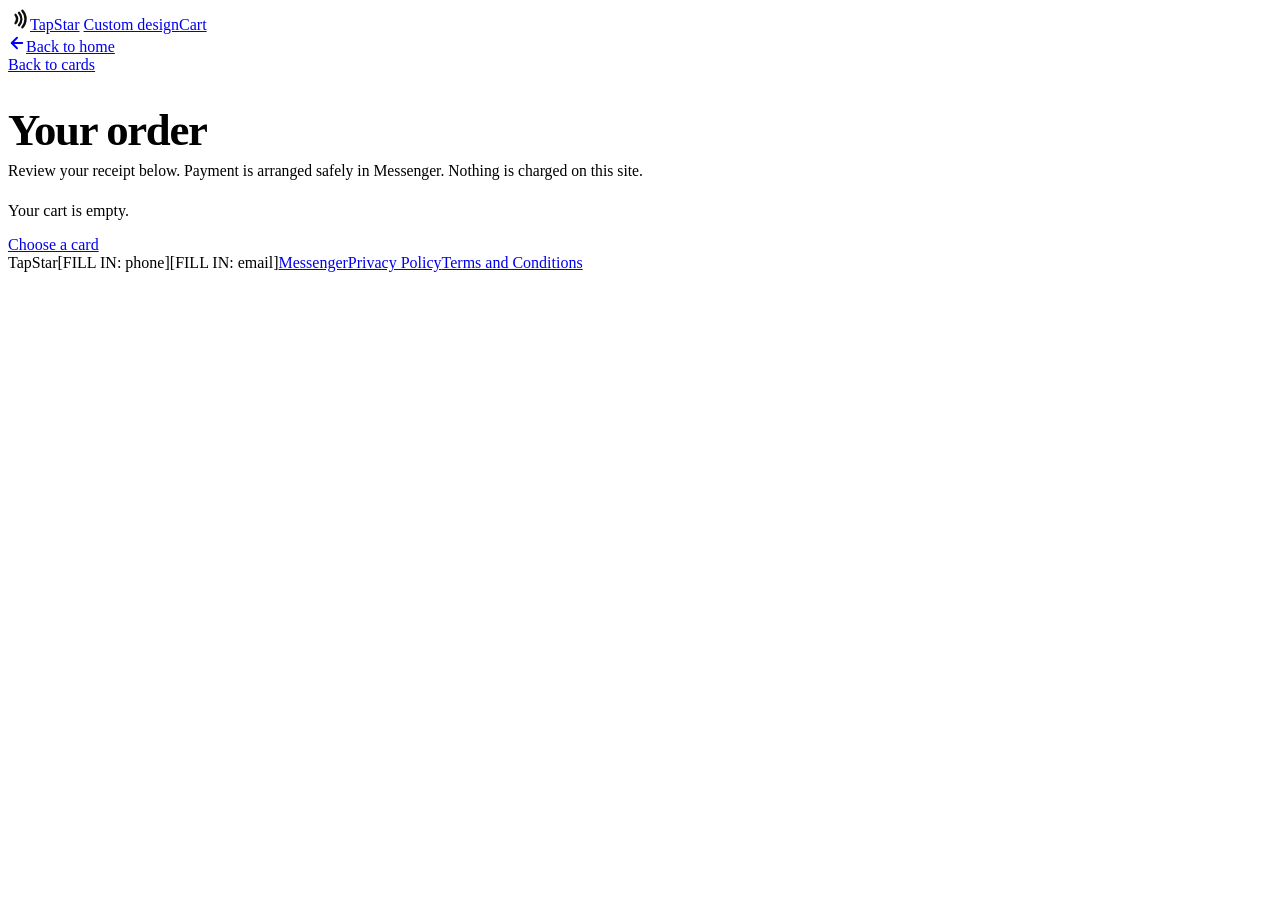
==== checkout.html @ 739f304b "Add files via upload" ====
<!DOCTYPE html>
<html lang="en">
<head>
<meta charset="UTF-8">
<meta name="viewport" content="width=device-width, initial-scale=1">
<title>Your order | TapStar</title>
<link rel="icon" href="favicon.svg" type="image/svg+xml">
<link href="https://fonts.googleapis.com/css2?family=Schibsted+Grotesk:wght@400;600;800&display=swap" rel="stylesheet">
<link rel="stylesheet" href="style.css">
<style>
.ck h1{font-weight:800;font-size:clamp(2rem,6vw,2.8rem);letter-spacing:-.03em;margin-bottom:6px}
.ck .sub{color:var(--mut);margin:0 0 22px;font-size:.98rem}
.ck-h{font-size:1.25rem;margin-bottom:8px;color:#0B1F4B;letter-spacing:-.02em}
.receipt{position:relative;background:#fff;border:1px solid var(--line);border-radius:14px;padding:26px 20px 18px;max-width:460px;margin:0 auto;box-shadow:0 18px 40px -24px rgba(11,31,75,.35);overflow:hidden}
.receipt:before{content:"";position:absolute;top:0;left:0;right:0;height:6px;background:linear-gradient(90deg,#0B1F4B,#1f3dff)}
.r-shot{display:flex;align-items:center;justify-content:center;gap:8px;background:#E8EEFF;border:1px solid #cdd8ff;color:#0B1F4B;border-radius:8px;padding:8px 10px;font-weight:800;font-size:.76rem;letter-spacing:.14em;text-transform:uppercase;margin-bottom:14px}
.r-head{text-align:center;margin-bottom:6px}
.r-logo{display:inline-flex;align-items:center;gap:8px;font-weight:800;font-size:1.3rem;letter-spacing:-.02em;color:#0B1F4B}
.r-head p{color:var(--mut);font-size:.84rem;margin-top:2px}
.r-pill{display:inline-block;background:#fff7e6;color:#9a6b00;border:1px solid #f0dfb0;border-radius:999px;padding:3px 12px;font-weight:700;font-size:.7rem;letter-spacing:.06em;text-transform:uppercase;margin-top:8px}
.r-meta{display:flex;justify-content:space-between;gap:10px;flex-wrap:wrap;margin:14px 0 2px;color:var(--mut);font-size:.8rem}
.r-meta b{display:block;color:var(--ink);font-size:.92rem;margin-top:2px;font-variant-numeric:tabular-nums}
.r-meta .r{text-align:right}
.r-div{border-top:1.5px dashed var(--line);margin:12px 0}
.ri{display:grid;grid-template-columns:auto 1fr auto;gap:10px;padding:6px 0;align-items:baseline}
.ri-q{color:#0B1F4B;font-weight:800;font-size:.85rem}
.ri-n{font-weight:600;font-size:.95rem}
.ri-n em{display:block;font-style:normal;color:var(--mut);font-size:.78rem;font-weight:400;margin-top:1px}
.ri b{font-weight:700;font-variant-numeric:tabular-nums}
.rt{display:flex;justify-content:space-between;gap:12px;padding:3px 0;color:var(--mut);font-size:.93rem}
.rt b{color:var(--ink);font-weight:600;font-variant-numeric:tabular-nums}
.rt.g{color:#0f9d58}
.rt.g b{color:#0f9d58;font-weight:700}
.rt .free{color:#0f9d58;font-weight:700}
.rt-band{margin-top:10px;background:#0B1F4B;color:#fff;border-radius:10px;padding:12px 14px;display:flex;justify-content:space-between;align-items:center;gap:12px}
.rt-band span{font-weight:800;font-size:.9rem;letter-spacing:.06em;text-transform:uppercase}
.rt-band b{font-weight:800;font-size:1.45rem;letter-spacing:-.02em;font-variant-numeric:tabular-nums}
.r-trust{display:flex;flex-wrap:wrap;gap:6px 14px;justify-content:center;margin:14px 0 4px;color:var(--mut);font-size:.78rem}
.r-trust span{display:inline-flex;align-items:center;gap:5px}
.r-trust i{font-style:normal;color:#0f9d58;font-weight:800}
.r-foot{margin-top:10px;text-align:center;color:var(--mut);font-size:.74rem;line-height:1.5}
.dl{margin:14px auto 0;max-width:460px;border:1px solid var(--line);border-radius:12px;padding:16px;background:#fff}
.dl .t{display:block;font-weight:800;font-size:.9rem;letter-spacing:.06em;text-transform:uppercase;color:#0B1F4B;margin-bottom:10px}
.dlrow{display:grid;gap:10px;grid-template-columns:1fr 1fr}
.dlbtn{display:flex;flex-direction:column;align-items:center;gap:6px;padding:14px 10px;border-radius:10px;border:1.5px solid var(--line);background:#fff;cursor:pointer;font:700 .95rem 'Schibsted Grotesk',sans-serif;color:var(--ink);transition:border-color .2s,background .2s}
.dlbtn small{font-weight:500;color:var(--mut);font-size:.76rem;text-align:center;line-height:1.3}
.dlbtn:hover{border-color:#0B1F4B;background:var(--soft)}
.dlnote{color:var(--mut);font-size:.8rem;margin:10px 0 0;line-height:1.45}
.howto{margin:14px auto 0;max-width:460px;background:#fff;border:1px solid var(--line);border-radius:12px;padding:18px 16px}
.howto .t{display:block;color:#0B1F4B;font-weight:800;font-size:.92rem;letter-spacing:.08em;text-transform:uppercase;margin-bottom:12px}
.howto ol{list-style:none;margin:0;padding:0;display:grid;gap:12px}
.howto li{display:flex;gap:10px;align-items:flex-start;font-size:.92rem}
.howto .n{flex:none;width:24px;height:24px;border-radius:50%;background:#0B1F4B;color:#fff;font-weight:800;font-size:.75rem;display:flex;align-items:center;justify-content:center;margin-top:1px}
.howto li b{display:block;font-size:.98rem}
.howto li p{margin:2px 0 0;color:var(--mut);font-size:.9rem;line-height:1.45}
.howto .warn{margin:12px 0 0;color:var(--mut);font-size:.8rem}
.msgr{display:flex;align-items:center;justify-content:center;gap:10px;width:100%;max-width:460px;margin:14px auto 0;background:#0B1F4B;color:#fff;border:0;border-radius:10px;padding:16px 20px;font:800 1.02rem 'Schibsted Grotesk',sans-serif;letter-spacing:.04em;text-decoration:none;box-shadow:0 12px 26px -14px rgba(11,31,75,.55);transition:background .2s,transform .2s}
.msgr:hover{background:#122b66}
.msgr:active{transform:translateY(1px)}
.msgr svg{flex:none}
.msgr-note{color:var(--mut);font-size:.85rem;text-align:center;margin:8px 0 0}
@media(max-width:420px){.dlrow{grid-template-columns:1fr}.receipt{padding:22px 14px 14px}.rt-band b{font-size:1.3rem}}
</style>
</head>
<body>

<div class="w">
  <nav>
    <a class="logo" href="index.html"><svg width="22" height="22" viewBox="0 0 64 64" fill="none" stroke="#0e0e0e" stroke-width="7" stroke-linecap="round" aria-hidden="true"><path d="M22 20c6 8 6 16 0 24"/><path d="M32 14c9 11 9 25 0 36"/><path d="M42 8c12 14 12 34 0 48"/></svg>TapStar</a>
    <span class="nr"><a class="o" href="customize.html">Custom design</a><a class="o" href="checkout.html">Cart</a></span>
  </nav>
</div>
<a class="homebar" href="index.html"><svg width="18" height="18" viewBox="0 0 24 24" fill="none" stroke="currentColor" stroke-width="2.5" stroke-linecap="round" stroke-linejoin="round" aria-hidden="true"><path d="M19 12H5"/><path d="M12 19l-7-7 7-7"/></svg>Back to home</a>
<main class="w ck">
  <a class="back" href="index.html#cards">Back to cards</a>
  <h1>Your order</h1>
  <p class="sub">Review your receipt below. Payment is arranged safely in Messenger. Nothing is charged on this site.</p>

  <div id="emptybox" class="empty" hidden>
    <p style="color:var(--mut);margin-bottom:16px">Your cart is empty.</p>
    <a class="btn" href="index.html#cards">Choose a card</a>
  </div>

  <div class="ckgrid" id="mainbox">
    <div>
      <h2 class="ck-h">Items</h2>
      <div id="items"></div>

      <h2 class="ck-h" style="margin:22px 0 8px">Coupon code</h2>
      <div class="cp">
        <input type="text" id="cpin" placeholder="Enter your code" autocomplete="off">
        <button class="btn ghost" id="cpbtn" type="button">Apply</button>
      </div>
      <p id="cpm"></p>

      <ul class="trust">
        <li>We program and test every card before we pack it</li>
        <li>7 days to replace or refund if it does not work, see the <a href="terms.html">terms</a></li>
        <li>No monthly fee</li>
      </ul>
    </div>

    <div>
      <div class="receipt" id="receipt">
        <div class="r-shot"><span aria-hidden="true"></span> Screenshot this receipt</div>
        <div class="r-head">
          <span class="r-logo"><svg width="20" height="20" viewBox="0 0 64 64" fill="none" stroke="#0B1F4B" stroke-width="7" stroke-linecap="round" aria-hidden="true"><path d="M22 20c6 8 6 16 0 24"/><path d="M32 14c9 11 9 25 0 36"/><path d="M42 8c12 14 12 34 0 48"/></svg>TAPSTAR</span>
          <p>Official order receipt</p>
          <span class="r-pill">Awaiting payment</span>
        </div>
        <div class="r-meta">
          <span>Receipt no.<b id="rno"></b></span>
          <span class="r">Date<b id="rdate"></b></span>
        </div>
        <div class="r-div"></div>
        <div id="ritems"></div>
        <div class="r-div"></div>
        <div id="rtot"></div>
        <div class="r-trust">
          <span><i></i> 7-day replace or refund</span>
          <span><i></i> Tested on a real phone</span>
          <span id="trust-ship"><i></i> Free shipping</span>
        </div>
        <div class="r-foot">TapStar � NFC cards for Filipino shops<br>This receipt is a display-only summary. Your order is confirmed after payment verification in Messenger.</div>
      </div>

      <div class="dl">
        <b class="t">Or download a copy</b>
        <div class="dlrow">
          <button class="dlbtn" id="dlpdf" type="button">
            <svg width="22" height="22" viewBox="0 0 24 24" fill="none" stroke="currentColor" stroke-width="2" stroke-linecap="round" stroke-linejoin="round" aria-hidden="true"><path d="M14 2H6a2 2 0 0 0-2 2v16a2 2 0 0 0 2 2h12a2 2 0 0 0 2-2V8z"/><path d="M14 2v6h6"/><path d="M12 18v-6"/><path d="M9 15l3 3 3-3"/></svg>
            Download PDF
            <small>For printing and record keeping</small>
          </button>
          <button class="dlbtn" id="dlpng" type="button">
            <svg width="22" height="22" viewBox="0 0 24 24" fill="none" stroke="currentColor" stroke-width="2" stroke-linecap="round" stroke-linejoin="round" aria-hidden="true"><rect x="3" y="3" width="18" height="18" rx="2"/><circle cx="8.5" cy="8.5" r="1.5"/><path d="M21 15l-5-5L5 21"/></svg>
            Save as PNG
            <small>For attaching in Messenger</small>
          </button>
        </div>
        <p class="dlnote">Both files include your receipt number, items, discounts, total due, and the AWAITING PAYMENT status.</p>
      </div>

      <div class="howto">
        <b class="t">How to complete your order</b>
        <ol>
          <li><span class="n">1</span><div><b>Take a screenshot</b><p>Take a screenshot of your order receipt above. Make sure your receipt number, products, and total due are visible.</p></div></li>
          <li><span class="n">2</span><div><b>Send it through Messenger</b><p>Tap the Messenger button below and manually send your screenshot to our business account.</p></div></li>
          <li><span class="n">3</span><div><b>Receive payment instructions</b><p>We'll reply with the available GCash, Maya, or bank payment details. Send your proof of payment so we can verify and confirm your order.</p></div></li>
        </ol>
        <p class="warn">Your order is reserved once we confirm your payment in Messenger. This website does not store orders or take payment.</p>
      </div>

      <a class="msgr" id="msgrBtn" href="#" target="_blank" rel="noopener">
        <svg width="22" height="22" viewBox="0 0 24 24" fill="currentColor" aria-hidden="true"><path d="M12 0C5.373 0 0 4.975 0 11.111c0 3.498 1.744 6.614 4.469 8.652V24l4.088-2.242c1.092.301 2.246.464 3.443.464 6.627 0 12-4.975 12-11.111S18.627 0 12 0zm1.191 14.963l-3.055-3.26-5.963 3.26 6.559-6.963 3.129 3.26 5.889-3.26-6.559 6.963z"/></svg>
        SEND SCREENSHOT VIA MESSENGER
      </a>
      <p class="msgr-note">You'll need to attach and send your screenshot manually in Messenger.</p>
      <p class="fine" style="margin-top:10px;text-align:center">We will message you to confirm the details and arrange payment. By sending, you agree to our <a href="terms.html">Terms</a> and <a href="privacy.html">Privacy Policy</a>.</p>
    </div>
  </div>
</main>

<footer>
  <div class="w"><span>TapStar</span><span>[FILL IN: phone]</span><span>[FILL IN: email]</span><a id="mm" href="#" target="_blank" rel="noopener">Messenger</a><a href="privacy.html">Privacy Policy</a><a href="terms.html">Terms and Conditions</a></div>
</footer>
  <script src="config.js"></script>
<script>
loadCart();
function two(n){return (n<10?'0':'')+n}
var _d=new Date();
var RNO='TS-'+String(_d.getFullYear()).slice(2)+two(_d.getMonth()+1)+two(_d.getDate())+'-'+String(Math.floor(100+Math.random()*900));
$('rno').textContent=RNO;
$('rdate').textContent=_d.toLocaleDateString('en-PH',{year:'numeric',month:'short',day:'numeric'});
$('mm').href='https://m.me/'+CFG.page;
if(!CFG.freeShip){var ts=$('trust-ship');if(ts)ts.style.display='none'}

function msgrUrl(){
  var c=calc();
  var msg='Hi TapStar! My receipt number is '+RNO+'. Total due: '+P(c.total)+'. I will send my receipt screenshot in my next message for payment instructions. Thank you!';
  return 'https://m.me/'+CFG.page+'?text='+encodeURIComponent(msg);
}

function step(key,d){Q[key]=Math.max(0,Math.min(99,Q[key]+d));render();keepUrl(location.hash)}

function render(){
  var c=calc();
  var has=c.q>0;
  $('emptybox').hidden=has;
  $('mainbox').style.display=has?'':'none';
  if(!has)return;

  var html='';
  ITEMS.forEach(function(it){
    if(Q[it.key]<=0)return;
    html+='<div class="ci"><span class="mc" style="'+thumb(it.p)+'"></span>'
      +'<span><b>'+it.p.name+'</b><small>'+it.v.name+' &bull; '+P(it.price)+' each</small></span>'
      +'<span class="stp"><button type="button" onclick="step(\''+it.key+'\',-1)">&minus;</button><span>'+Q[it.key]+'</span><button type="button" onclick="step(\''+it.key+'\',1)">+</button></span></div>';
  });
  $('items').innerHTML=html;

  var ri='';
  ITEMS.forEach(function(it){
    if(Q[it.key]<=0)return;
    ri+='<div class="ri"><span class="ri-q">'+Q[it.key]+'�</span><span class="ri-n">'+it.p.name+'<em>'+it.v.name+'</em></span><b>'+P(Q[it.key]*it.price)+'</b></div>';
  });
  $('ritems').innerHTML=ri;

  var t='<div class="rt"><span>Subtotal</span><b>'+P(c.sub)+'</b></div>';
  if(c.save>0)t+='<div class="rt g"><span>Pair savings (every 2 cards)</span><b>'+P(c.save)+'</b></div>';
  if(c.cp>0)t+='<div class="rt g"><span>Coupon '+CFG.coupon.code+'</span><b>'+P(c.cp)+'</b></div>';
  t+='<div class="rt"><span>Shipping</span><b class="free">'+(CFG.freeShip?'FREE':'confirmed in chat')+'</b></div>';
  t+='<div class="rt-band"><span>Total due</span><b>'+P(c.total)+'</b></div>';
  var sv=c.save+c.cp;
  if(sv>0)t+='<div class="rt g"><span>Total savings</span><b>'+P(sv)+'</b></div>';
  $('rtot').innerHTML=t;

  $('msgrBtn').href=msgrUrl();
}

$('cpbtn').onclick=function(){
  var code=($('cpin').value||'').trim().toUpperCase();
  var want=(CFG.coupon.code||'').toUpperCase();
  if(!want){$('cpm').textContent='Coupons are not available right now.';return}
  if(code===want){cpOn=true;$('cpm').textContent='Code applied! You just saved '+P(CFG.coupon.off)+'.';render()}
  else{$('cpm').textContent='That code is not valid. Check the spelling and try again.'}
};

function receiptData(){
  var c=calc();
  var items=[];
  ITEMS.forEach(function(it){
    if(Q[it.key]>0)items.push({q:Q[it.key],name:it.p.name,ver:it.v.name,amount:Q[it.key]*it.price});
  });
  return {no:RNO,date:$('rdate').textContent,items:items,sub:c.sub,save:c.save,cp:c.cp,
    ship:CFG.freeShip?'FREE':'To be confirmed in chat',total:c.total,saved:c.save+c.cp,code:CFG.coupon.code};
}
function saveBlob(blob,name){
  var u=URL.createObjectURL(blob);
  var a=document.createElement('a');
  a.href=u;a.download=name;document.body.appendChild(a);a.click();
  setTimeout(function(){URL.revokeObjectURL(u);a.remove()},400);
}
function rr(ctx,x,y,w,h,r){
  ctx.beginPath();
  ctx.moveTo(x+r,y);ctx.arcTo(x+w,y,x+w,y+h,r);ctx.arcTo(x+w,y+h,x,y+h,r);
  ctx.arcTo(x,y+h,x,y,r);ctx.arcTo(x,y,x+w,y,r);ctx.closePath();
}

function downloadPNG(){
  var d=receiptData();
  var W=900,M=64;
  var off=document.createElement('canvas');off.width=W;off.height=1800;
  var x=off.getContext('2d');
  var F='"Schibsted Grotesk",Arial,sans-serif';
  x.fillStyle='#fff';x.fillRect(0,0,W,1800);
  var y=0;
  x.fillStyle='#0B1F4B';x.fillRect(0,0,W,16);y=96;
  x.textAlign='center';
  x.fillStyle='#0B1F4B';x.font='800 46px '+F;x.fillText('TAPSTAR',W/2,y);y+=34;
  x.fillStyle='#66665f';x.font='400 22px '+F;x.fillText('Official order receipt',W/2,y);y+=56;
  var pw=340,ph=46,px=(W-pw)/2;
  rr(x,px,y,pw,ph,23);x.fillStyle='#fff7e6';x.fill();x.strokeStyle='#f0dfb0';x.lineWidth=2;x.stroke();
  x.fillStyle='#9a6b00';x.font='800 20px '+F;x.fillText('AWAITING PAYMENT',W/2,y+30);y+=ph+50;
  x.textAlign='left';
  x.fillStyle='#66665f';x.font='400 22px '+F;
  x.fillText('Receipt no: '+d.no,M,y);y+=32;
  x.fillText('Date: '+d.date,M,y);y+=44;
  x.setLineDash([6,6]);x.strokeStyle='#dcdcd6';x.lineWidth=2;
  x.beginPath();x.moveTo(M,y);x.lineTo(W-M,y);x.stroke();y+=44;
  d.items.forEach(function(it){
    x.textAlign='left';x.fillStyle='#0e0e0e';x.font='600 24px '+F;
    x.fillText(it.q+' x '+it.name,M,y);
    x.fillStyle='#66665f';x.font='400 19px '+F;
    x.fillText(it.ver,M+4,y+26);
    x.textAlign='right';x.fillStyle='#0e0e0e';x.font='700 24px '+F;
    x.fillText(P(it.amount),W-M,y);
    y+=66;
  });
  x.setLineDash([6,6]);x.strokeStyle='#dcdcd6';
  x.beginPath();x.moveTo(M,y-16);x.lineTo(W-M,y-16);x.stroke();y+=20;
  function row(lb,lc,vb,vc,vf){
    x.textAlign='left';x.fillStyle=lc;x.font='400 22px '+F;x.fillText(lb,M,y);
    x.textAlign='right';x.fillStyle=vc;x.font=(vf||'600 22px ')+F;x.fillText(vb,W-M,y);
    y+=40;
  }
  row('Subtotal','#66665f',P(d.sub),'#0e0e0e');
  if(d.save>0)row('Pair savings (every 2 cards)','#0f9d58','-'+P(d.save),'#0f9d58');
  if(d.cp>0)row('Coupon '+d.code,'#0f9d58','-'+P(d.cp),'#0f9d58');
  row('Shipping','#66665f',d.ship,d.ship==='FREE'?'#0f9d58':'#0e0e0e','700 22px ');
  y+=8;
  rr(x,M,y,W-2*M,76,12);x.fillStyle='#0B1F4B';x.fill();
  x.textAlign='left';x.fillStyle='#fff';x.font='800 24px '+F;x.fillText('TOTAL DUE',M+24,y+48);
  x.textAlign='right';x.font='800 34px '+F;x.fillText(P(d.total),W-M-24,y+50);
  y+=76+20;
  if(d.saved>0){row('Total savings','#0f9d58',P(d.saved),'#0f9d58');y+=6}
  rr(x,M,y,W-2*M,150,12);x.fillStyle='#f3f3f0';x.fill();
  x.textAlign='left';x.fillStyle='#0B1F4B';x.font='800 20px '+F;x.fillText('HOW TO PAY',M+24,y+38);
  x.fillStyle='#0e0e0e';x.font='400 20px '+F;
  x.fillText('Send this receipt (screenshot or downloaded file) to our',M+24,y+70);
  x.fillText('Messenger. We reply with GCash / Maya / bank details.',M+24,y+98);
  x.fillText('Your order is confirmed after payment verification.',M+24,y+126);
  y+=150+44;
  x.textAlign='center';x.fillStyle='#66665f';x.font='400 18px '+F;
  x.fillText('TapStar - NFC cards for Filipino shops',W/2,y);y+=28;
  x.fillText('This receipt is a display-only summary until payment is confirmed.',W/2,y);y+=44;
  var H=y+16;
  var c2=document.createElement('canvas');c2.width=W;c2.height=H;
  c2.getContext('2d').drawImage(off,0,0,W,H,0,0,W,H);
  c2.toBlob(function(b){saveBlob(b,'TapStar-Receipt-'+d.no+'.png')},'image/png');
}

function pdfEsc(t){return String(t).replace(/\\/g,'\\\\').replace(/\(/g,'\\(').replace(/\)/g,'\\)')}
function php(n){return 'PHP '+n.toLocaleString('en-PH')}
function buildPDF(d){
  var E=[];
  function T(t,o){o=o||{};E.push({t:t,s:o.s||11,b:!!o.b,t2:o.t2||'',col:o.col||'0 g',g:(o.g==null?16:o.g)});}
  function R(g){E.push({rule:true,g:g||14});}
  T('TAPSTAR',{s:20,b:true,g:26});
  T('Official order receipt',{s:10,g:14});
  T('STATUS: AWAITING PAYMENT',{s:11,b:true,g:22});
  T('Receipt no: '+d.no,{s:10,g:14});
  T('Date: '+d.date,{s:10,g:20});
  R(18);
  d.items.forEach(function(it){T(it.q+' x '+it.name+' ('+it.ver+')',{s:10,t2:php(it.amount),g:18});});
  R(18);
  T('Subtotal',{s:10,t2:php(d.sub),g:14});
  if(d.save>0)T('Pair savings (every 2 cards)',{s:10,t2:'-'+php(d.save),col:'0.06 0.62 0.36 rg',g:14});
  if(d.cp>0)T('Coupon '+d.code,{s:10,t2:'-'+php(d.cp),col:'0.06 0.62 0.36 rg',g:14});
  T('Shipping',{s:10,t2:d.ship==='FREE'?'FREE':'TBC in chat',g:18});
  R(18);
  T('TOTAL DUE',{s:14,b:true,t2:php(d.total),col:'0.04 0.12 0.29 rg',g:22});
  if(d.saved>0)T('Total savings',{s:10,t2:php(d.saved),col:'0.06 0.62 0.36 rg',g:18});
  R(18);
  T('How to pay: Send this receipt (screenshot or downloaded copy) to our',{s:9,g:13});
  T('Messenger. We reply with GCash / Maya / bank payment details. Your order',{s:9,g:13});
  T('is confirmed after payment verification.',{s:9,g:18});
  T('TapStar - NFC cards for Filipino shops',{s:9,col:'0.4 g',g:14});
  var y=792,s='';
  E.forEach(function(e){
    if(e.rule){s+='0.6 G 0.5 w 56 '+y+' m 539 '+y+' l S\n';y-=e.g;return;}
    var f=e.b?'/F2':'/F1';
    s+='BT '+f+' '+e.s+' Tf '+e.col+' 1 0 0 1 56 '+y+' Tm ('+pdfEsc(e.t)+') Tj ET\n';
    if(e.t2){var w=e.t2.length*e.s*0.52;s+='BT '+f+' '+e.s+' Tf '+e.col+' 1 0 0 1 '+(539-w).toFixed(1)+' '+y+' Tm ('+pdfEsc(e.t2)+') Tj ET\n';}
    y-=e.g;
  });
  var objs=[null,
    '<< /Type /Catalog /Pages 2 0 R >>',
    '<< /Type /Pages /Kids [3 0 R] /Count 1 >>',
    '<< /Type /Page /Parent 2 0 R /MediaBox [0 0 595 842] /Resources << /Font << /F1 4 0 R /F2 5 0 R >> >> /Contents 6 0 R >>',
    '<< /Type /Font /Subtype /Type1 /BaseFont /Helvetica /Encoding /WinAnsiEncoding >>',
    '<< /Type /Font /Subtype /Type1 /BaseFont /Helvetica-Bold /Encoding /WinAnsiEncoding >>',
    '<< /Length '+s.length+' >>\nstream\n'+s+'endstream'];
  var pdf='%PDF-1.4\n',offs=[];
  for(var i=1;i<=6;i++){offs[i]=pdf.length;pdf+=i+' 0 obj\n'+objs[i]+'\nendobj\n';}
  var xr=pdf.length;
  pdf+='xref\n0 7\n0000000000 65535 f \n';
  for(i=1;i<=6;i++){pdf+=('0000000000'+offs[i]).slice(-10)+' 00000 n \n';}
  pdf+='trailer\n<< /Size 7 /Root 1 0 R >>\nstartxref\n'+xr+'\n%%EOF';
  return pdf;
}
function downloadPDF(){
  var d=receiptData();
  saveBlob(new Blob([buildPDF(d)],{type:'application/pdf'}),'TapStar-Receipt-'+d.no+'.pdf');
}
$('dlpdf').onclick=downloadPDF;
$('dlpng').onclick=downloadPNG;

render();
</script>
</body>
</html>
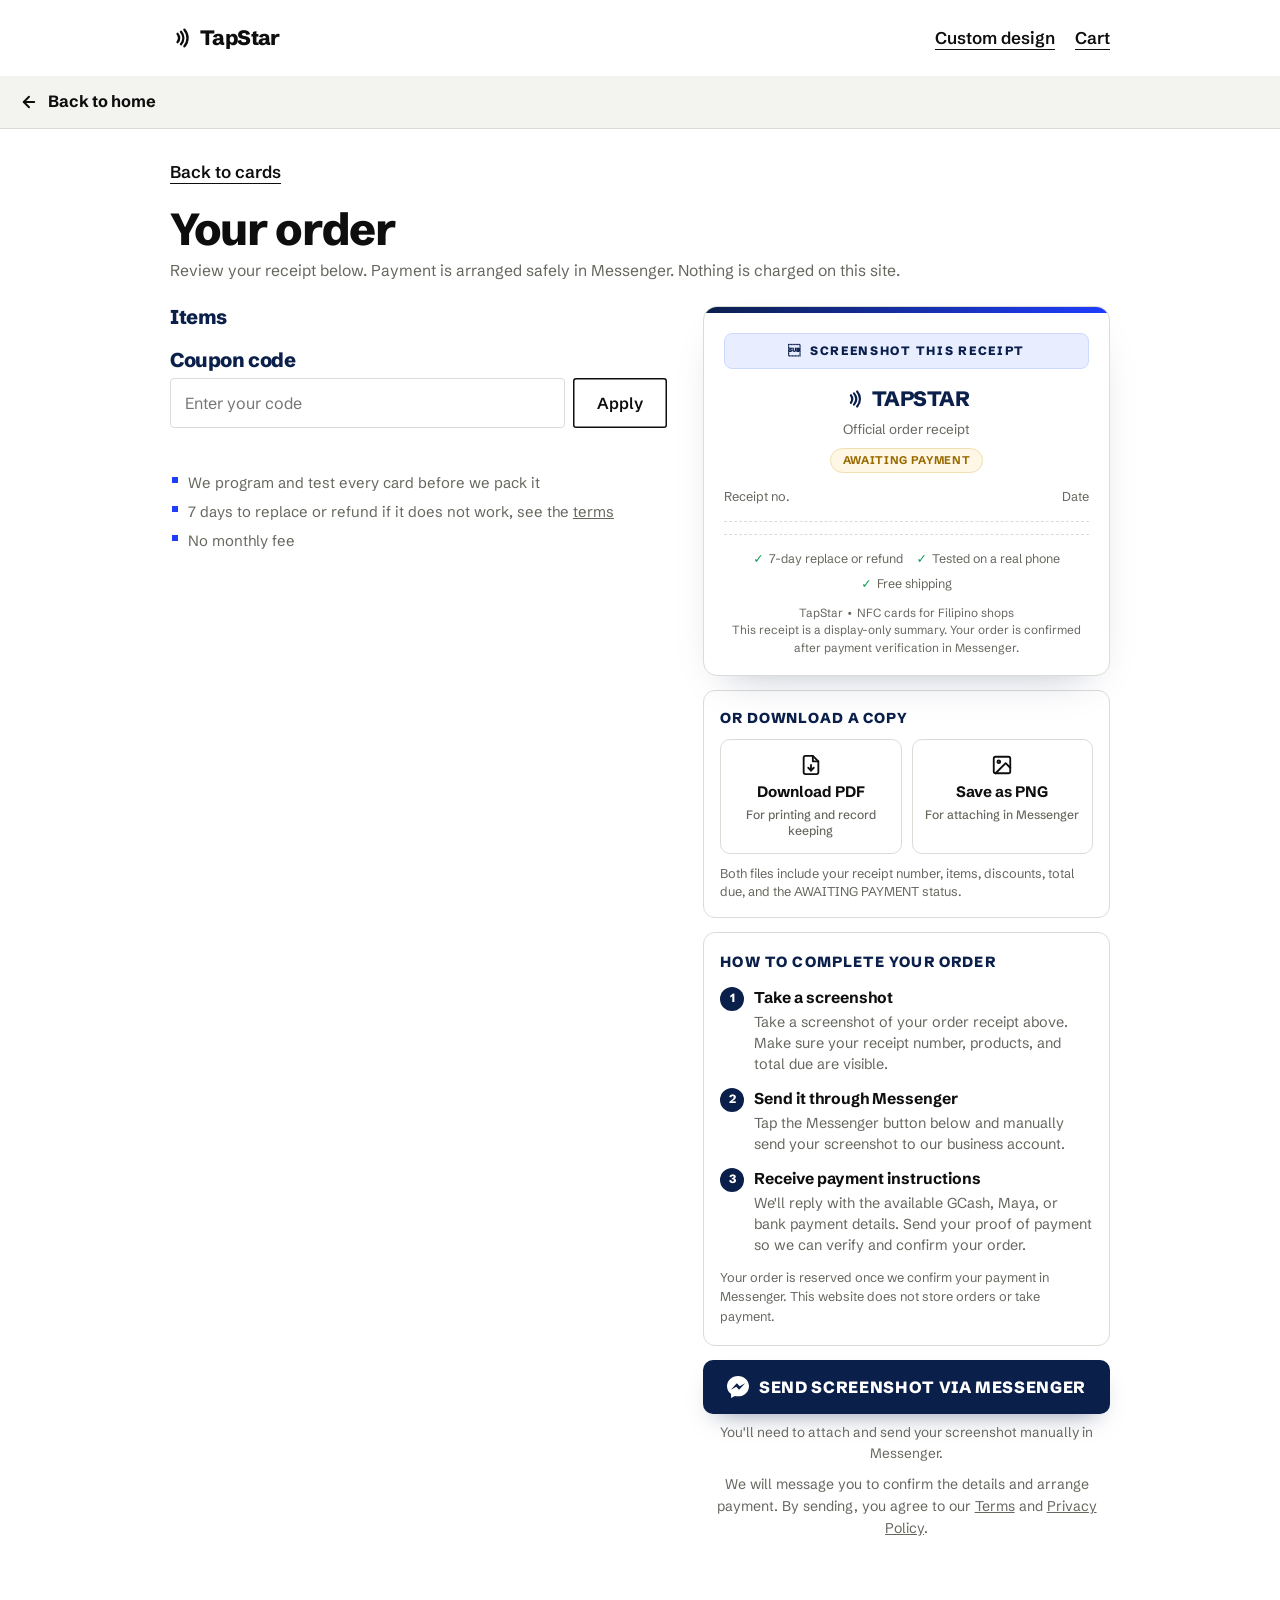
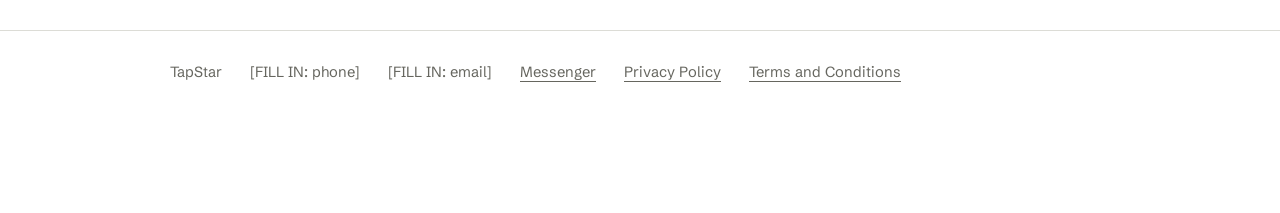
==== commit ad018ef6: "Update checkout.html" ====
--- a/checkout.html
+++ b/checkout.html
@@ -117,11 +117,11 @@
         <div class="r-div"></div>
         <div id="rtot"></div>
         <div class="r-trust">
-          <span><i></i> 7-day replace or refund</span>
-          <span><i></i> Tested on a real phone</span>
-          <span id="trust-ship"><i></i> Free shipping</span>
-        </div>
-        <div class="r-foot">TapStar � NFC cards for Filipino shops<br>This receipt is a display-only summary. Your order is confirmed after payment verification in Messenger.</div>
+          <span><i>&#10003;</i> 7-day replace or refund</span>
+          <span><i>&#10003;</i> Tested on a real phone</span>
+          <span id="trust-ship"><i>&#10003;</i> Free shipping</span>
+          </div>
+        <div class="r-foot">TapStar &bull; NFC cards for Filipino shops<br>This receipt is a display-only summary. Your order is confirmed after payment verification in Messenger.</div>
       </div>
 
       <div class="dl">
@@ -202,13 +202,13 @@
   var ri='';
   ITEMS.forEach(function(it){
     if(Q[it.key]<=0)return;
-    ri+='<div class="ri"><span class="ri-q">'+Q[it.key]+'�</span><span class="ri-n">'+it.p.name+'<em>'+it.v.name+'</em></span><b>'+P(Q[it.key]*it.price)+'</b></div>';
+    ri+='<div class="ri"><span class="ri-q">'+Q[it.key]+'\u00d7</span><span class="ri-n">'+it.p.name+'<em>'+it.v.name+'</em></span><b>'+P(Q[it.key]*it.price)+'</b></div>';
   });
   $('ritems').innerHTML=ri;
 
   var t='<div class="rt"><span>Subtotal</span><b>'+P(c.sub)+'</b></div>';
-  if(c.save>0)t+='<div class="rt g"><span>Pair savings (every 2 cards)</span><b>'+P(c.save)+'</b></div>';
-  if(c.cp>0)t+='<div class="rt g"><span>Coupon '+CFG.coupon.code+'</span><b>'+P(c.cp)+'</b></div>';
+  if(c.save>0)t+='<div class="rt g"><span>Pair savings (every 2 cards)</span><b>\u2212'+P(c.save)+'</b></div>';
+  if(c.cp>0)t+='<div class="rt g"><span>Coupon '+CFG.coupon.code+'</span><b>\u2212'+P(c.cp)+'</b></div>';
   t+='<div class="rt"><span>Shipping</span><b class="free">'+(CFG.freeShip?'FREE':'confirmed in chat')+'</b></div>';
   t+='<div class="rt-band"><span>Total due</span><b>'+P(c.total)+'</b></div>';
   var sv=c.save+c.cp;
@@ -332,41 +332,4 @@
   T('TOTAL DUE',{s:14,b:true,t2:php(d.total),col:'0.04 0.12 0.29 rg',g:22});
   if(d.saved>0)T('Total savings',{s:10,t2:php(d.saved),col:'0.06 0.62 0.36 rg',g:18});
   R(18);
-  T('How to pay: Send this receipt (screenshot or downloaded copy) to our',{s:9,g:13});
-  T('Messenger. We reply with GCash / Maya / bank payment details. Your order',{s:9,g:13});
-  T('is confirmed after payment verification.',{s:9,g:18});
-  T('TapStar - NFC cards for Filipino shops',{s:9,col:'0.4 g',g:14});
-  var y=792,s='';
-  E.forEach(function(e){
-    if(e.rule){s+='0.6 G 0.5 w 56 '+y+' m 539 '+y+' l S\n';y-=e.g;return;}
-    var f=e.b?'/F2':'/F1';
-    s+='BT '+f+' '+e.s+' Tf '+e.col+' 1 0 0 1 56 '+y+' Tm ('+pdfEsc(e.t)+') Tj ET\n';
-    if(e.t2){var w=e.t2.length*e.s*0.52;s+='BT '+f+' '+e.s+' Tf '+e.col+' 1 0 0 1 '+(539-w).toFixed(1)+' '+y+' Tm ('+pdfEsc(e.t2)+') Tj ET\n';}
-    y-=e.g;
-  });
-  var objs=[null,
-    '<< /Type /Catalog /Pages 2 0 R >>',
-    '<< /Type /Pages /Kids [3 0 R] /Count 1 >>',
-    '<< /Type /Page /Parent 2 0 R /MediaBox [0 0 595 842] /Resources << /Font << /F1 4 0 R /F2 5 0 R >> >> /Contents 6 0 R >>',
-    '<< /Type /Font /Subtype /Type1 /BaseFont /Helvetica /Encoding /WinAnsiEncoding >>',
-    '<< /Type /Font /Subtype /Type1 /BaseFont /Helvetica-Bold /Encoding /WinAnsiEncoding >>',
-    '<< /Length '+s.length+' >>\nstream\n'+s+'endstream'];
-  var pdf='%PDF-1.4\n',offs=[];
-  for(var i=1;i<=6;i++){offs[i]=pdf.length;pdf+=i+' 0 obj\n'+objs[i]+'\nendobj\n';}
-  var xr=pdf.length;
-  pdf+='xref\n0 7\n0000000000 65535 f \n';
-  for(i=1;i<=6;i++){pdf+=('0000000000'+offs[i]).slice(-10)+' 00000 n \n';}
-  pdf+='trailer\n<< /Size 7 /Root 1 0 R >>\nstartxref\n'+xr+'\n%%EOF';
-  return pdf;
-}
-function downloadPDF(){
-  var d=receiptData();
-  saveBlob(new Blob([buildPDF(d)],{type:'application/pdf'}),'TapStar-Receipt-'+d.no+'.pdf');
-}
-$('dlpdf').onclick=downloadPDF;
-$('dlpng').onclick=downloadPNG;
-
-render();
-</script>
-</body>
-</html>+  T('How to pay: Send this receipt (screenshot or downloaded copy)
--- a/style.css
+++ b/style.css
@@ -0,0 +1,319 @@
+:root{--bg:#fff;--soft:#f3f3f0;--ink:#0e0e0e;--mut:#66665f;--line:#dcdcd6;--acc:#1f3dff}
+*{box-sizing:border-box;margin:0;padding:0}
+html{scroll-behavior:smooth}
+body{font:17px/1.55 'Schibsted Grotesk',system-ui,sans-serif;color:var(--ink);background:var(--bg);padding-bottom:80px}
+a{color:inherit}
+.w{max-width:980px;margin:auto;padding:0 20px}
+section{padding:72px 0}
+h2{font-weight:800;font-size:clamp(1.8rem,5vw,2.8rem);line-height:1.05;letter-spacing:-.03em;margin-bottom:14px}
+.lead{color:var(--mut);max-width:34rem;margin-bottom:34px}
+.btn{display:inline-block;border:0;background:var(--ink);color:#fff;padding:14px 24px;border-radius:3px;font:600 1rem 'Schibsted Grotesk',sans-serif;cursor:pointer;text-decoration:none;transition:background .2s,transform .2s}
+.btn:hover{background:var(--acc)}
+.btn:active{transform:translateY(1px)}
+.btn.ghost{background:transparent;color:var(--ink);box-shadow:inset 0 0 0 1.5px var(--ink)}
+.btn.ghost:hover{background:var(--ink);color:#fff}
+:focus-visible{outline:3px solid var(--acc);outline-offset:3px}
+#promo{background:var(--ink);color:#fff;text-align:center;font-size:.92rem;padding:8px 12px;display:none}
+nav{display:flex;justify-content:space-between;align-items:center;padding:22px 0}
+.logo{font-weight:800;font-size:1.3rem;letter-spacing:-.03em;display:flex;align-items:center;gap:8px;text-decoration:none}
+nav a.o{font-weight:600;text-decoration:underline;text-underline-offset:5px}
+/* hero */
+.hero{display:grid;gap:40px;align-items:center;padding:30px 0 70px}
+.hero>*{min-width:0}
+@media(min-width:840px){.hero{grid-template-columns:minmax(0,1.05fr) minmax(0,.95fr);gap:48px}.hero h1{font-size:clamp(2.2rem,3.9vw,3.7rem)}}
+h1{font-weight:800;font-size:clamp(2.3rem,8.4vw,5rem);line-height:1.08;letter-spacing:-.04em}
+.cyc{display:block;height:1.08em;overflow:hidden}
+.trk{display:block;transition:transform .7s cubic-bezier(.7,0,.2,1);transform:translateY(calc(var(--i,0) * -1.08em))}
+.trk span{display:block;height:1.08em}
+.hero p{color:var(--mut);font-size:1.12rem;max-width:28rem;margin:22px 0 28px}
+.cta{display:flex;gap:12px;flex-wrap:wrap}
+.stage{position:relative;height:340px;background:var(--soft);border-radius:6px;overflow:hidden}
+.card{width:180px;height:180px;border-radius:12px;background:var(--cc,#fff);color:var(--ct,#0b3fcf);padding:16px;display:flex;flex-direction:column;justify-content:space-between;box-shadow:0 18px 30px -18px #0005;transition:background .6s,color .6s}
+.card b{font-size:1.1rem;letter-spacing:-.02em}
+.card small{font-size:.8rem;font-weight:600;opacity:.85}
+.card svg{align-self:flex-end}
+.card.img{padding:0;overflow:hidden;background:#fff}
+.card.img img{width:100%;height:100%;object-fit:cover;display:block}
+.stage .card{position:absolute;left:50%;bottom:30px;margin-left:-90px;transform:rotate(-3deg)}
+.phone{position:absolute;left:50%;top:-250px;width:118px;height:230px;margin-left:-59px;border:5px solid var(--ink);border-radius:20px;background:#fff;transition:transform .8s cubic-bezier(.2,.9,.3,1);z-index:2;overflow:hidden}
+.in .phone{transform:translateY(240px)}
+.lk{text-align:center;padding-top:34px;font-weight:800;font-size:1.7rem;letter-spacing:-.03em;color:#999}
+.dest{position:absolute;inset:0;opacity:0;transition:opacity .4s;background:#fff;text-align:center}
+.open .dest{opacity:1}
+.dest .hd{height:54px}
+.dest .av{width:36px;height:36px;border-radius:50%;background:#ddd;margin:-18px auto 6px;border:3px solid #fff}
+.dest .nm{font-weight:600;font-size:.74rem}
+.dest .ac{margin-top:10px;font-size:.62rem}
+.fol{display:inline-block;background:#111;color:#fff;padding:4px 14px;border-radius:3px}
+.st{color:#f5b400;font-size:1rem}
+.ring{position:absolute;left:50%;bottom:200px;width:20px;height:20px;margin-left:-10px;border:2px solid var(--ink);border-radius:50%;opacity:0;z-index:3}
+.tap .ring{animation:rg .9s ease-out 2}
+@keyframes rg{from{opacity:.8;transform:scale(1)}to{opacity:0;transform:scale(7)}}
+.tap .card svg path{animation:wv .5s ease-in-out 3}
+@keyframes wv{50%{opacity:.2}}
+.list{border-top:1px solid var(--line)}
+.row{all:unset;box-sizing:border-box;display:grid;grid-template-columns:60px 1fr auto;gap:18px;align-items:center;width:100%;padding:22px 0;border-bottom:1px solid var(--line);cursor:pointer;position:relative;isolation:isolate}
+.row:before{content:"";position:absolute;inset:0 -20px;background:var(--soft);transform:scaleX(0);transform-origin:left;transition:transform .35s cubic-bezier(.6,0,.2,1);z-index:-1}
+.row:hover:before,.row:focus-visible:before{transform:scaleX(1)}
+.row:focus-visible{outline:3px solid var(--acc);outline-offset:2px}
+.mc{width:46px;height:46px;border-radius:6px;background:var(--cc) center/cover;transition:transform .3s}
+.row:hover .mc{transform:rotate(-6deg) translateY(-2px)}
+.rt{display:block;font-size:1.2rem;font-weight:800;letter-spacing:-.02em;line-height:1.2}
+.rd{display:block;color:var(--mut);font-size:.95rem}
+.sv{color:var(--acc);font-weight:600;white-space:nowrap;display:flex;align-items:center;gap:12px}
+.pl{width:28px;height:28px;border:1.5px solid var(--ink);border-radius:50%;position:relative;transition:transform .3s,background .3s}
+.pl:before,.pl:after{content:"";position:absolute;left:50%;top:50%;width:12px;height:1.5px;background:var(--ink);margin:-1px 0 0 -6px;transition:background .3s}
+.pl:after{transform:rotate(90deg)}
+.row:hover .pl{transform:rotate(90deg);background:var(--ink)}
+.row:hover .pl:before,.row:hover .pl:after{background:#fff}
+@media(max-width:520px){.row{grid-template-columns:48px 1fr}.sv{grid-column:2}.mc{width:40px;height:40px}}
+dialog{border:0;padding:0;margin:auto;width:calc(100% - 24px);max-width:480px;border-radius:8px;color:var(--ink);overflow-y:auto;max-height:calc(100vh - 24px);max-height:calc(100dvh - 24px)}
+dialog::backdrop{background:#0009}
+dialog[open]{animation:up .4s cubic-bezier(.2,.9,.3,1)}
+@keyframes up{from{opacity:0;transform:translateY(40px)}}
+.dc{padding:26px 22px 22px;position:relative}
+.x{position:absolute;top:10px;right:12px;border:0;background:none;font-size:1.8rem;line-height:1;cursor:pointer;padding:6px 10px;z-index:2}
+.dv{background:var(--soft);border-radius:6px;display:grid;place-items:center;height:210px;margin-bottom:18px}
+.dv .card{transform:rotate(-3deg) scale(.86);animation:fl 3.2s ease-in-out infinite}
+@keyframes fl{50%{transform:rotate(-1deg) scale(.86) translateY(-6px)}}
+.dc h3{font-size:1.5rem;font-weight:800;letter-spacing:-.03em;line-height:1.1}
+.dc p{color:var(--mut);margin:6px 0 10px}
+.dc ul{list-style:none;margin-bottom:16px;font-size:.95rem}
+.dc li{padding:2px 0 2px 18px;position:relative}
+.dc li:before{content:"";position:absolute;left:2px;top:.62em;width:6px;height:6px;background:var(--acc)}
+.opts{display:grid;gap:10px;margin-bottom:10px}
+.opt{position:relative;display:flex;justify-content:space-between;align-items:center;gap:10px;border:1.5px solid var(--line);border-radius:6px;padding:14px;cursor:pointer;transition:border-color .2s}
+.opt:has(input:checked){border-color:var(--ink);box-shadow:inset 0 0 0 1px var(--ink)}
+.opt input{position:absolute;opacity:0}
+.opt:has(input:focus-visible){outline:3px solid var(--acc)}
+.opt b{font-size:1.05rem}
+.opt .sv2{display:block;color:var(--acc);font-weight:600;font-size:.9rem}
+.pr{font-weight:800;font-size:1.4rem;letter-spacing:-.02em}
+.old{position:relative;color:var(--mut);margin-right:8px;font-size:1rem}
+.old:after{content:"";position:absolute;left:-2px;right:-2px;top:52%;height:2px;background:var(--ink);transform:scaleX(0);transform-origin:left;transition:transform .5s .55s}
+.on .old:after{transform:scaleX(1)}
+.note{font-size:.88rem}
+.dc .btn{width:100%;margin-top:6px}
+.steps{display:grid;gap:26px;counter-reset:s}
+@media(min-width:760px){.steps{grid-template-columns:repeat(4,1fr)}}
+.step{border-top:2px solid var(--ink);padding-top:16px}
+.step:before{counter-increment:s;content:counter(s);font-weight:800;font-size:2.4rem;letter-spacing:-.04em;color:var(--acc);display:block;line-height:1}
+.step h3{margin:10px 0 4px;font-size:1.15rem;font-weight:800;letter-spacing:-.02em}
+.step p{color:var(--mut);font-size:.96rem}
+dl{display:grid;gap:0 40px}
+@media(min-width:760px){dl{grid-template-columns:1fr 1fr}}
+dt{font-weight:800;letter-spacing:-.02em;padding-top:16px;border-top:1px solid var(--line)}
+dd{color:var(--mut);padding-bottom:16px;font-size:.96rem}
+.soft{background:var(--soft)}
+.roi .rv{font-weight:800;font-size:clamp(2.6rem,10vw,4.6rem);letter-spacing:-.04em;line-height:1}
+input[type=range]{width:100%;max-width:520px;accent-color:var(--ink);height:34px;display:block;margin:10px 0}
+#roit{max-width:34rem;font-size:1.1rem;min-height:3.4em}
+.fine{color:var(--mut);font-size:.88rem;margin-top:8px}
+.gr{display:grid;gap:10px;border-left:4px solid var(--acc);padding-left:20px;max-width:40rem}
+.gr b{font-size:1.4rem;letter-spacing:-.03em;line-height:1.15}
+details{border-top:1px solid var(--line);padding:18px 0}
+details:last-of-type{border-bottom:1px solid var(--line)}
+summary{font-weight:600;cursor:pointer;list-style:none;display:flex;justify-content:space-between;gap:20px}
+summary::-webkit-details-marker{display:none}
+summary:after{content:"+";font-size:1.4rem;line-height:1;transition:transform .3s}
+details[open] summary:after{transform:rotate(45deg)}
+details p{color:var(--mut);margin-top:10px;max-width:38rem;animation:fd .35s}
+@keyframes fd{from{opacity:0;transform:translateY(-6px)}}
+form{display:grid;gap:12px;max-width:520px}
+input[type=text],textarea{padding:14px;border:1.5px solid var(--line);border-radius:4px;font:1rem 'Schibsted Grotesk',sans-serif;width:100%;background:#fff}
+input[type=text]:focus,textarea:focus{border-color:var(--ink);outline:none}
+.it{display:flex;justify-content:space-between;align-items:center;padding:10px 0;border-bottom:1px solid var(--line)}
+.stp{display:flex;align-items:center;gap:6px}
+.stp button{width:34px;height:34px;border:1.5px solid var(--ink);background:#fff;border-radius:3px;font-size:1.2rem;cursor:pointer;transition:background .2s,color .2s}
+.stp button:hover{background:var(--ink);color:#fff}
+.stp span{min-width:26px;text-align:center;font-weight:800;display:inline-block}
+.pop{animation:pp .3s}
+@keyframes pp{40%{transform:translateY(-6px)}}
+.sum{background:#fff;padding:16px;border-radius:6px;font-size:.98rem;border:1.5px solid var(--line)}
+.sum div{display:flex;justify-content:space-between;gap:12px;padding:2px 0}
+.sum .t{font-weight:800;font-size:1.5rem;letter-spacing:-.02em;border-top:1px solid var(--line);margin-top:8px;padding-top:8px}
+.sum .g{color:var(--acc);font-weight:600}
+.cp{display:flex;gap:8px}
+#cpm{min-height:1.4em;font-size:.92rem;font-weight:600}
+footer{border-top:1px solid var(--line);padding:30px 0 50px;color:var(--mut);font-size:.92rem}
+footer .w{display:flex;gap:10px 28px;flex-wrap:wrap}
+footer a{text-decoration:underline;text-underline-offset:4px}
+#bar{position:fixed;left:0;right:0;bottom:0;z-index:30;background:var(--ink);color:#fff;transform:translateY(105%);transition:transform .45s cubic-bezier(.2,.9,.3,1)}
+#bar.on{transform:none}
+#bar .w{display:flex;justify-content:space-between;align-items:center;gap:14px;padding-top:12px;padding-bottom:12px}
+#bar b{font-weight:800}
+#bar .btn{background:#fff; color:var(--ink);padding:10px 18px;flex:none}
+#bar .btn:hover{background:var(--acc);color:#fff}
+[hidden]{display:none!important}
+.pg{animation:pgin .45s cubic-bezier(.2,.9,.3,1)}
+@keyframes pgin{from{opacity:0;transform:translateY(16px)}}
+.ck{padding:30px 20px 90px}
+.back{display:inline-block;margin-bottom:20px;font-weight:600;text-decoration:underline;text-underline-offset:5px}
+.ckgrid{display:grid;gap:36px;margin-top:18px}
+@media(min-width:860px){.ckgrid{grid-template-columns:1.1fr .9fr;align-items:start}}
+.ci{display:grid;grid-template-columns:56px 1fr auto;gap:14px;align-items:center;padding:14px 0;border-bottom:1px solid var(--line)}
+.ci .mc{width:56px;height:56px}
+.ci b{display:block;letter-spacing:-.01em }
+.ci small{color:var(--mut)}
+.up{margin-top:18px;padding:16px;background:var(--soft);border-radius:6px}
+.up b{display:block;margin-bottom:10px}
+.up button{margin:0 8px 8px 0;padding:9px 14px;border:1.5px solid var(--ink);background:#fff;border-radius:3px;font:600 .95rem 'Schibsted Grotesk',sans-serif;cursor:pointer;transition:background .2s,color .2s}
+.up button:hover{background:var(--ink);color:#fff}
+.empty{padding:30px 0}
+.trust{list-style:none;margin-top:20px;font-size:.93rem;color:var(--mut)}
+.trust li{padding:3px 0 3px 18px;position:relative}
+.trust li:before{content: " ";position:absolute;left:2px;top:.62em;width:6px;height:6px;background:var(--acc)}
+.ck .sum{background:var(--soft);border-color:transparent}
+.nr{display:flex;gap:20px}
+.vh{font-weight:800;letter-spacing:-.02em;margin:4px 0 8px}
+.ver{justify-content:flex-start;gap:14px}
+.ver svg{flex:none}
+.vd{display:block;color:var(--mut);font-size:.88rem}
+.mv{display:grid; gap:34px}
+@media(min-width:760px){.mv{grid-template-columns:1fr 1fr}}
+.mv div{border-top:2px solid var(--ink);padding-top:16px}
+.mv h3{font-size:1.15rem;font-weight:800;letter-spacing:-.02em;margin-bottom:8px}
+.mv p{font-size:clamp(1.25rem,3.4vw,1.75rem);font-weight:600;letter-spacing:-.02em;line-height:1.25}
+.cz{display:grid;gap:26px;padding-top:10px;padding-bottom:90px}
+@media(min-width:900px){.cz{grid-template-columns:1fr 1fr;align-items:start}.pvw{position:sticky;top:20px}}
+.cv{width:100%;height:auto;display:block;border-radius:8px;background:var(--soft)}
+.gd{display:flex;gap:10px;align-items:center;margin:12px 0;font-weight:600}
+.ctl h1{font-weight:800;font-size:clamp(2rem,6vw,2.8rem);line-height:1.05;letter-spacing:-.03em;margin-bottom:10px}
+.panel{border:1px solid var(--line);border-radius:8px;padding:18px;margin-bottom:16px;background:#fff}
+.panel h3{font-size:1.15rem;font-weight:800;letter-spacing:-.02em;margin-bottom:12px}
+select{padding:14px;border:1.5px solid var(--line);border-radius:4px;font:1rem 'Schibsted Grotesk',sans-serif;width:100%;background:#fff}
+.seg{display:grid;grid-template-columns:1fr 1fr;gap:8px;margin-bottom:12px}
+.seg button{padding:12px;border:1.5px solid var(--line);background:#fff;border-radius:4px;font:600 .95rem 'Schibsted Grotesk',sans-serif;cursor:pointer;transition:background .2s,color .2s}
+.seg button:hover{border-color:var(--ink)}
+.seg button.on{background:var(--ink);color:#fff;border-color:var(--ink)}
+.drop{display:block;border:1.5px dashed var(--ink);border-radius:6px;padding:26px 14px;text-align:center;cursor:pointer;transition:background .2s}
+.drop:hover{background:var(--soft)}
+.sl{display:flex;justify-content:space-between;align-items:center;font-weight:600;margin-top:10px}
+.chips{display:flex;flex-wrap:wrap;gap:8px;margin-top:10px}
+.chips button{padding:8px 12px;border:1.5px solid var(--line);background:#fff;border-radius:4px;font:600 .9rem 'Schibsted Grotesk',sans-serif;cursor:pointer;transition:background .2s,color .2s}
+.chips button:hover{border-color:var(--ink)}
+.chips button.on{background:var(--ink);color:#fff;border-color:var(--ink)}
+.pbox{background:var(--soft);border-color:transparent}
+.pbox .pr{font-size:2.2rem;margin:4px 0}
+@media(max-height:760px){.dv{height:150px}.dv .card{transform:rotate(-3deg) scale(.7)}}
+@media(prefers-reduced-motion:reduce){*{animation:none!important;transition:none!important}html{scroll-behavior:auto}}
+
+/* ========================================= */
+/* NEW DIALOG STYLES FOR CLEANER UI          */
+/* ========================================= */
+
+/* 1. Version Selector (Side-by-Side) */
+.opts-versions {
+    display: grid;
+    grid-template-columns: 1fr 1fr;
+    gap: 0;
+    border: 1.5px solid var(--line);
+    border-radius: 8px;
+    overflow: hidden;
+    margin-bottom: 16px;
+    background: #fff;
+}
+
+.opts-versions .opt {
+    display: flex;
+    flex-direction: column;
+    align-items: center;
+    justify-content: center;
+    text-align: center;
+    padding: 16px 10px;
+    border-right: 1.5px solid var(--line);
+    border-radius: 0;
+    background: #fff;
+    transition: background 0.2s;
+}
+
+.opts-versions .opt:last-child {
+    border-right: none;
+}
+
+.opts-versions .opt:has(input:checked) {
+    background: var(--soft);
+}
+
+.opts-versions .opt svg {
+    width: 48px;
+    height: 32px;
+    margin-bottom: 8px;
+    stroke: var(--ink);
+}
+
+.opts-versions .opt b {
+    font-size: 1rem;
+    margin-bottom: 2px;
+}
+
+.opts-versions .opt span {
+    font-size: 0.8rem;
+    color: var(--mut);
+    font-weight: 400;
+}
+
+/* 2. Pricing/Quantity Selector (List inside a box) */
+.opts-pricing {
+    display: flex;
+    flex-direction: column;
+    border: 1.5px solid var(--line);
+    border-radius: 8px;
+    overflow: hidden;
+    margin-bottom: 16px;
+    background: #fff;
+}
+
+.opts-pricing .opt {
+    display: flex;
+    justify-content: space-between;
+    align-items: center;
+    padding: 16px;
+    border-bottom: 1.5px solid var(--line);
+    border-radius: 0;
+    background: #fff;
+}
+
+.opts-pricing .opt:last-child {
+    border-bottom: none;
+}
+
+.opts-pricing .opt:has(input:checked) {
+    background: var(--soft);
+}
+
+.price-left {
+    display: flex;
+    flex-direction: column;
+    gap: 4px;
+}
+
+.price-left b {
+    font-size: 1.1rem;
+}
+
+.price-save {
+    color: var(--acc);
+    font-size: 0.9rem;
+    font-weight: 600;
+}
+
+.price-right {
+    display: flex;
+    align-items: baseline;
+    gap: 8px;
+}
+
+.price-right .pr {
+    font-size: 1.4rem;
+    margin: 0;
+}
+
+.price-right .old {
+    font-size: 0.9rem;
+}
+
+/* Easy back-to-home bar on sub-pages */
+.homebar{display:flex;align-items:center;gap:10px;padding:13px 20px;background:var(--soft);border-bottom:1px solid var(--line);font-weight:700;font-size:1.02rem;color:var(--ink);text-decoration:none}
+.homebar:active{background:var(--line)}
+.homebar svg{flex:none}
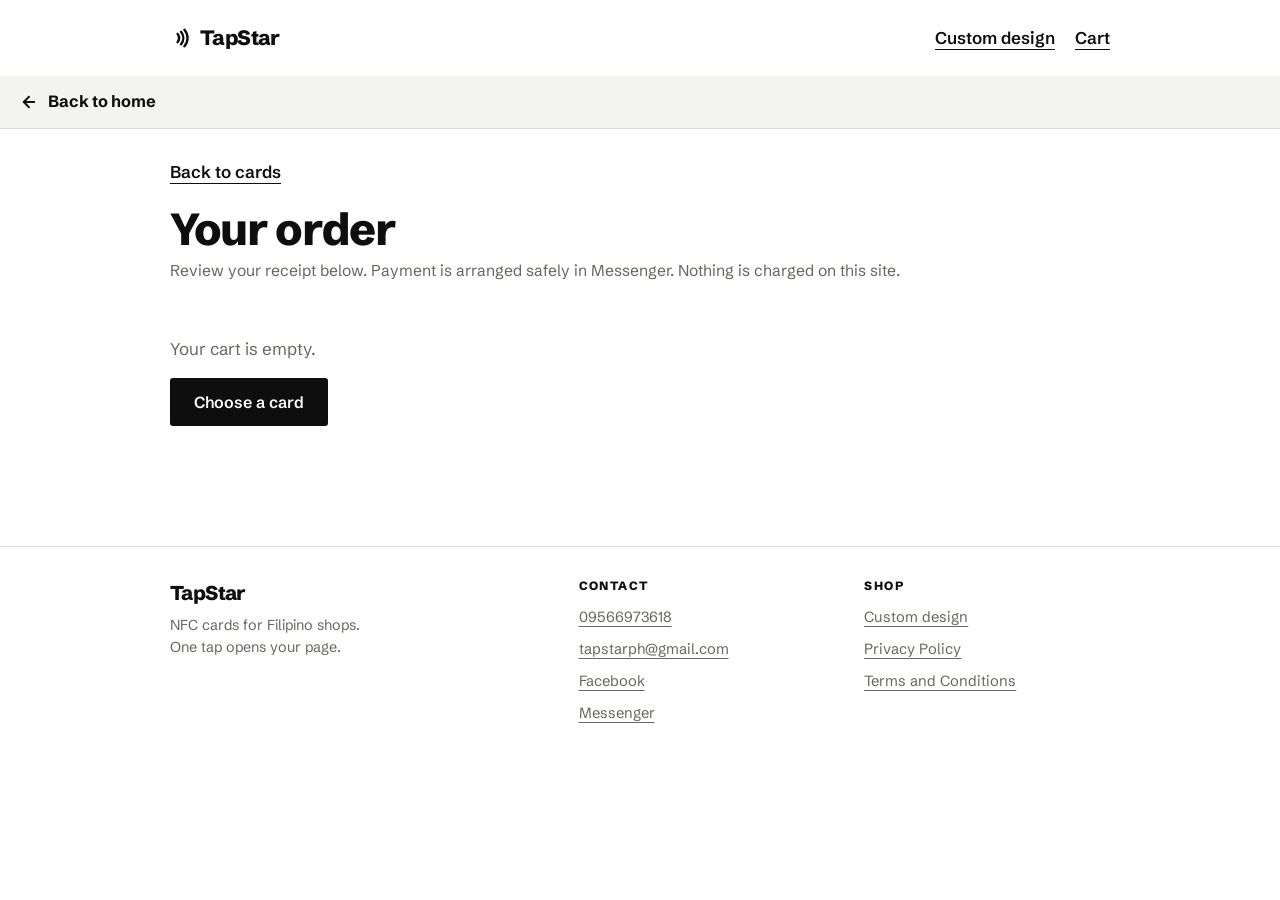
==== commit 1e64164a: "Add files via upload" ====
--- a/checkout.html
+++ b/checkout.html
@@ -1,335 +1,373 @@
-<!DOCTYPE html>
-<html lang="en">
-<head>
-<meta charset="UTF-8">
-<meta name="viewport" content="width=device-width, initial-scale=1">
-<title>Your order | TapStar</title>
-<link rel="icon" href="favicon.svg" type="image/svg+xml">
-<link href="https://fonts.googleapis.com/css2?family=Schibsted+Grotesk:wght@400;600;800&display=swap" rel="stylesheet">
-<link rel="stylesheet" href="style.css">
-<style>
-.ck h1{font-weight:800;font-size:clamp(2rem,6vw,2.8rem);letter-spacing:-.03em;margin-bottom:6px}
-.ck .sub{color:var(--mut);margin:0 0 22px;font-size:.98rem}
-.ck-h{font-size:1.25rem;margin-bottom:8px;color:#0B1F4B;letter-spacing:-.02em}
-.receipt{position:relative;background:#fff;border:1px solid var(--line);border-radius:14px;padding:26px 20px 18px;max-width:460px;margin:0 auto;box-shadow:0 18px 40px -24px rgba(11,31,75,.35);overflow:hidden}
-.receipt:before{content:"";position:absolute;top:0;left:0;right:0;height:6px;background:linear-gradient(90deg,#0B1F4B,#1f3dff)}
-.r-shot{display:flex;align-items:center;justify-content:center;gap:8px;background:#E8EEFF;border:1px solid #cdd8ff;color:#0B1F4B;border-radius:8px;padding:8px 10px;font-weight:800;font-size:.76rem;letter-spacing:.14em;text-transform:uppercase;margin-bottom:14px}
-.r-head{text-align:center;margin-bottom:6px}
-.r-logo{display:inline-flex;align-items:center;gap:8px;font-weight:800;font-size:1.3rem;letter-spacing:-.02em;color:#0B1F4B}
-.r-head p{color:var(--mut);font-size:.84rem;margin-top:2px}
-.r-pill{display:inline-block;background:#fff7e6;color:#9a6b00;border:1px solid #f0dfb0;border-radius:999px;padding:3px 12px;font-weight:700;font-size:.7rem;letter-spacing:.06em;text-transform:uppercase;margin-top:8px}
-.r-meta{display:flex;justify-content:space-between;gap:10px;flex-wrap:wrap;margin:14px 0 2px;color:var(--mut);font-size:.8rem}
-.r-meta b{display:block;color:var(--ink);font-size:.92rem;margin-top:2px;font-variant-numeric:tabular-nums}
-.r-meta .r{text-align:right}
-.r-div{border-top:1.5px dashed var(--line);margin:12px 0}
-.ri{display:grid;grid-template-columns:auto 1fr auto;gap:10px;padding:6px 0;align-items:baseline}
-.ri-q{color:#0B1F4B;font-weight:800;font-size:.85rem}
-.ri-n{font-weight:600;font-size:.95rem}
-.ri-n em{display:block;font-style:normal;color:var(--mut);font-size:.78rem;font-weight:400;margin-top:1px}
-.ri b{font-weight:700;font-variant-numeric:tabular-nums}
-.rt{display:flex;justify-content:space-between;gap:12px;padding:3px 0;color:var(--mut);font-size:.93rem}
-.rt b{color:var(--ink);font-weight:600;font-variant-numeric:tabular-nums}
-.rt.g{color:#0f9d58}
-.rt.g b{color:#0f9d58;font-weight:700}
-.rt .free{color:#0f9d58;font-weight:700}
-.rt-band{margin-top:10px;background:#0B1F4B;color:#fff;border-radius:10px;padding:12px 14px;display:flex;justify-content:space-between;align-items:center;gap:12px}
-.rt-band span{font-weight:800;font-size:.9rem;letter-spacing:.06em;text-transform:uppercase}
-.rt-band b{font-weight:800;font-size:1.45rem;letter-spacing:-.02em;font-variant-numeric:tabular-nums}
-.r-trust{display:flex;flex-wrap:wrap;gap:6px 14px;justify-content:center;margin:14px 0 4px;color:var(--mut);font-size:.78rem}
-.r-trust span{display:inline-flex;align-items:center;gap:5px}
-.r-trust i{font-style:normal;color:#0f9d58;font-weight:800}
-.r-foot{margin-top:10px;text-align:center;color:var(--mut);font-size:.74rem;line-height:1.5}
-.dl{margin:14px auto 0;max-width:460px;border:1px solid var(--line);border-radius:12px;padding:16px;background:#fff}
-.dl .t{display:block;font-weight:800;font-size:.9rem;letter-spacing:.06em;text-transform:uppercase;color:#0B1F4B;margin-bottom:10px}
-.dlrow{display:grid;gap:10px;grid-template-columns:1fr 1fr}
-.dlbtn{display:flex;flex-direction:column;align-items:center;gap:6px;padding:14px 10px;border-radius:10px;border:1.5px solid var(--line);background:#fff;cursor:pointer;font:700 .95rem 'Schibsted Grotesk',sans-serif;color:var(--ink);transition:border-color .2s,background .2s}
-.dlbtn small{font-weight:500;color:var(--mut);font-size:.76rem;text-align:center;line-height:1.3}
-.dlbtn:hover{border-color:#0B1F4B;background:var(--soft)}
-.dlnote{color:var(--mut);font-size:.8rem;margin:10px 0 0;line-height:1.45}
-.howto{margin:14px auto 0;max-width:460px;background:#fff;border:1px solid var(--line);border-radius:12px;padding:18px 16px}
-.howto .t{display:block;color:#0B1F4B;font-weight:800;font-size:.92rem;letter-spacing:.08em;text-transform:uppercase;margin-bottom:12px}
-.howto ol{list-style:none;margin:0;padding:0;display:grid;gap:12px}
-.howto li{display:flex;gap:10px;align-items:flex-start;font-size:.92rem}
-.howto .n{flex:none;width:24px;height:24px;border-radius:50%;background:#0B1F4B;color:#fff;font-weight:800;font-size:.75rem;display:flex;align-items:center;justify-content:center;margin-top:1px}
-.howto li b{display:block;font-size:.98rem}
-.howto li p{margin:2px 0 0;color:var(--mut);font-size:.9rem;line-height:1.45}
-.howto .warn{margin:12px 0 0;color:var(--mut);font-size:.8rem}
-.msgr{display:flex;align-items:center;justify-content:center;gap:10px;width:100%;max-width:460px;margin:14px auto 0;background:#0B1F4B;color:#fff;border:0;border-radius:10px;padding:16px 20px;font:800 1.02rem 'Schibsted Grotesk',sans-serif;letter-spacing:.04em;text-decoration:none;box-shadow:0 12px 26px -14px rgba(11,31,75,.55);transition:background .2s,transform .2s}
-.msgr:hover{background:#122b66}
-.msgr:active{transform:translateY(1px)}
-.msgr svg{flex:none}
-.msgr-note{color:var(--mut);font-size:.85rem;text-align:center;margin:8px 0 0}
-@media(max-width:420px){.dlrow{grid-template-columns:1fr}.receipt{padding:22px 14px 14px}.rt-band b{font-size:1.3rem}}
-</style>
-</head>
-<body>
-
-<div class="w">
-  <nav>
-    <a class="logo" href="index.html"><svg width="22" height="22" viewBox="0 0 64 64" fill="none" stroke="#0e0e0e" stroke-width="7" stroke-linecap="round" aria-hidden="true"><path d="M22 20c6 8 6 16 0 24"/><path d="M32 14c9 11 9 25 0 36"/><path d="M42 8c12 14 12 34 0 48"/></svg>TapStar</a>
-    <span class="nr"><a class="o" href="customize.html">Custom design</a><a class="o" href="checkout.html">Cart</a></span>
-  </nav>
-</div>
-<a class="homebar" href="index.html"><svg width="18" height="18" viewBox="0 0 24 24" fill="none" stroke="currentColor" stroke-width="2.5" stroke-linecap="round" stroke-linejoin="round" aria-hidden="true"><path d="M19 12H5"/><path d="M12 19l-7-7 7-7"/></svg>Back to home</a>
-<main class="w ck">
-  <a class="back" href="index.html#cards">Back to cards</a>
-  <h1>Your order</h1>
-  <p class="sub">Review your receipt below. Payment is arranged safely in Messenger. Nothing is charged on this site.</p>
-
-  <div id="emptybox" class="empty" hidden>
-    <p style="color:var(--mut);margin-bottom:16px">Your cart is empty.</p>
-    <a class="btn" href="index.html#cards">Choose a card</a>
-  </div>
-
-  <div class="ckgrid" id="mainbox">
-    <div>
-      <h2 class="ck-h">Items</h2>
-      <div id="items"></div>
-
-      <h2 class="ck-h" style="margin:22px 0 8px">Coupon code</h2>
-      <div class="cp">
-        <input type="text" id="cpin" placeholder="Enter your code" autocomplete="off">
-        <button class="btn ghost" id="cpbtn" type="button">Apply</button>
-      </div>
-      <p id="cpm"></p>
-
-      <ul class="trust">
-        <li>We program and test every card before we pack it</li>
-        <li>7 days to replace or refund if it does not work, see the <a href="terms.html">terms</a></li>
-        <li>No monthly fee</li>
-      </ul>
-    </div>
-
-    <div>
-      <div class="receipt" id="receipt">
-        <div class="r-shot"><span aria-hidden="true"></span> Screenshot this receipt</div>
-        <div class="r-head">
-          <span class="r-logo"><svg width="20" height="20" viewBox="0 0 64 64" fill="none" stroke="#0B1F4B" stroke-width="7" stroke-linecap="round" aria-hidden="true"><path d="M22 20c6 8 6 16 0 24"/><path d="M32 14c9 11 9 25 0 36"/><path d="M42 8c12 14 12 34 0 48"/></svg>TAPSTAR</span>
-          <p>Official order receipt</p>
-          <span class="r-pill">Awaiting payment</span>
-        </div>
-        <div class="r-meta">
-          <span>Receipt no.<b id="rno"></b></span>
-          <span class="r">Date<b id="rdate"></b></span>
-        </div>
-        <div class="r-div"></div>
-        <div id="ritems"></div>
-        <div class="r-div"></div>
-        <div id="rtot"></div>
-        <div class="r-trust">
-          <span><i>&#10003;</i> 7-day replace or refund</span>
-          <span><i>&#10003;</i> Tested on a real phone</span>
-          <span id="trust-ship"><i>&#10003;</i> Free shipping</span>
-          </div>
-        <div class="r-foot">TapStar &bull; NFC cards for Filipino shops<br>This receipt is a display-only summary. Your order is confirmed after payment verification in Messenger.</div>
-      </div>
-
-      <div class="dl">
-        <b class="t">Or download a copy</b>
-        <div class="dlrow">
-          <button class="dlbtn" id="dlpdf" type="button">
-            <svg width="22" height="22" viewBox="0 0 24 24" fill="none" stroke="currentColor" stroke-width="2" stroke-linecap="round" stroke-linejoin="round" aria-hidden="true"><path d="M14 2H6a2 2 0 0 0-2 2v16a2 2 0 0 0 2 2h12a2 2 0 0 0 2-2V8z"/><path d="M14 2v6h6"/><path d="M12 18v-6"/><path d="M9 15l3 3 3-3"/></svg>
-            Download PDF
-            <small>For printing and record keeping</small>
-          </button>
-          <button class="dlbtn" id="dlpng" type="button">
-            <svg width="22" height="22" viewBox="0 0 24 24" fill="none" stroke="currentColor" stroke-width="2" stroke-linecap="round" stroke-linejoin="round" aria-hidden="true"><rect x="3" y="3" width="18" height="18" rx="2"/><circle cx="8.5" cy="8.5" r="1.5"/><path d="M21 15l-5-5L5 21"/></svg>
-            Save as PNG
-            <small>For attaching in Messenger</small>
-          </button>
-        </div>
-        <p class="dlnote">Both files include your receipt number, items, discounts, total due, and the AWAITING PAYMENT status.</p>
-      </div>
-
-      <div class="howto">
-        <b class="t">How to complete your order</b>
-        <ol>
-          <li><span class="n">1</span><div><b>Take a screenshot</b><p>Take a screenshot of your order receipt above. Make sure your receipt number, products, and total due are visible.</p></div></li>
-          <li><span class="n">2</span><div><b>Send it through Messenger</b><p>Tap the Messenger button below and manually send your screenshot to our business account.</p></div></li>
-          <li><span class="n">3</span><div><b>Receive payment instructions</b><p>We'll reply with the available GCash, Maya, or bank payment details. Send your proof of payment so we can verify and confirm your order.</p></div></li>
-        </ol>
-        <p class="warn">Your order is reserved once we confirm your payment in Messenger. This website does not store orders or take payment.</p>
-      </div>
-
-      <a class="msgr" id="msgrBtn" href="#" target="_blank" rel="noopener">
-        <svg width="22" height="22" viewBox="0 0 24 24" fill="currentColor" aria-hidden="true"><path d="M12 0C5.373 0 0 4.975 0 11.111c0 3.498 1.744 6.614 4.469 8.652V24l4.088-2.242c1.092.301 2.246.464 3.443.464 6.627 0 12-4.975 12-11.111S18.627 0 12 0zm1.191 14.963l-3.055-3.26-5.963 3.26 6.559-6.963 3.129 3.26 5.889-3.26-6.559 6.963z"/></svg>
-        SEND SCREENSHOT VIA MESSENGER
-      </a>
-      <p class="msgr-note">You'll need to attach and send your screenshot manually in Messenger.</p>
-      <p class="fine" style="margin-top:10px;text-align:center">We will message you to confirm the details and arrange payment. By sending, you agree to our <a href="terms.html">Terms</a> and <a href="privacy.html">Privacy Policy</a>.</p>
-    </div>
-  </div>
-</main>
-
-<footer>
-  <div class="w"><span>TapStar</span><span>[FILL IN: phone]</span><span>[FILL IN: email]</span><a id="mm" href="#" target="_blank" rel="noopener">Messenger</a><a href="privacy.html">Privacy Policy</a><a href="terms.html">Terms and Conditions</a></div>
-</footer>
-  <script src="config.js"></script>
-<script>
-loadCart();
-function two(n){return (n<10?'0':'')+n}
-var _d=new Date();
-var RNO='TS-'+String(_d.getFullYear()).slice(2)+two(_d.getMonth()+1)+two(_d.getDate())+'-'+String(Math.floor(100+Math.random()*900));
-$('rno').textContent=RNO;
-$('rdate').textContent=_d.toLocaleDateString('en-PH',{year:'numeric',month:'short',day:'numeric'});
-$('mm').href='https://m.me/'+CFG.page;
-if(!CFG.freeShip){var ts=$('trust-ship');if(ts)ts.style.display='none'}
-
-function msgrUrl(){
-  var c=calc();
-  var msg='Hi TapStar! My receipt number is '+RNO+'. Total due: '+P(c.total)+'. I will send my receipt screenshot in my next message for payment instructions. Thank you!';
-  return 'https://m.me/'+CFG.page+'?text='+encodeURIComponent(msg);
-}
-
-function step(key,d){Q[key]=Math.max(0,Math.min(99,Q[key]+d));render();keepUrl(location.hash)}
-
-function render(){
-  var c=calc();
-  var has=c.q>0;
-  $('emptybox').hidden=has;
-  $('mainbox').style.display=has?'':'none';
-  if(!has)return;
-
-  var html='';
-  ITEMS.forEach(function(it){
-    if(Q[it.key]<=0)return;
-    html+='<div class="ci"><span class="mc" style="'+thumb(it.p)+'"></span>'
-      +'<span><b>'+it.p.name+'</b><small>'+it.v.name+' &bull; '+P(it.price)+' each</small></span>'
-      +'<span class="stp"><button type="button" onclick="step(\''+it.key+'\',-1)">&minus;</button><span>'+Q[it.key]+'</span><button type="button" onclick="step(\''+it.key+'\',1)">+</button></span></div>';
-  });
-  $('items').innerHTML=html;
-
-  var ri='';
-  ITEMS.forEach(function(it){
-    if(Q[it.key]<=0)return;
-    ri+='<div class="ri"><span class="ri-q">'+Q[it.key]+'\u00d7</span><span class="ri-n">'+it.p.name+'<em>'+it.v.name+'</em></span><b>'+P(Q[it.key]*it.price)+'</b></div>';
-  });
-  $('ritems').innerHTML=ri;
-
-  var t='<div class="rt"><span>Subtotal</span><b>'+P(c.sub)+'</b></div>';
-  if(c.save>0)t+='<div class="rt g"><span>Pair savings (every 2 cards)</span><b>\u2212'+P(c.save)+'</b></div>';
-  if(c.cp>0)t+='<div class="rt g"><span>Coupon '+CFG.coupon.code+'</span><b>\u2212'+P(c.cp)+'</b></div>';
-  t+='<div class="rt"><span>Shipping</span><b class="free">'+(CFG.freeShip?'FREE':'confirmed in chat')+'</b></div>';
-  t+='<div class="rt-band"><span>Total due</span><b>'+P(c.total)+'</b></div>';
-  var sv=c.save+c.cp;
-  if(sv>0)t+='<div class="rt g"><span>Total savings</span><b>'+P(sv)+'</b></div>';
-  $('rtot').innerHTML=t;
-
-  $('msgrBtn').href=msgrUrl();
-}
-
-$('cpbtn').onclick=function(){
-  var code=($('cpin').value||'').trim().toUpperCase();
-  var want=(CFG.coupon.code||'').toUpperCase();
-  if(!want){$('cpm').textContent='Coupons are not available right now.';return}
-  if(code===want){cpOn=true;$('cpm').textContent='Code applied! You just saved '+P(CFG.coupon.off)+'.';render()}
-  else{$('cpm').textContent='That code is not valid. Check the spelling and try again.'}
-};
-
-function receiptData(){
-  var c=calc();
-  var items=[];
-  ITEMS.forEach(function(it){
-    if(Q[it.key]>0)items.push({q:Q[it.key],name:it.p.name,ver:it.v.name,amount:Q[it.key]*it.price});
-  });
-  return {no:RNO,date:$('rdate').textContent,items:items,sub:c.sub,save:c.save,cp:c.cp,
-    ship:CFG.freeShip?'FREE':'To be confirmed in chat',total:c.total,saved:c.save+c.cp,code:CFG.coupon.code};
-}
-function saveBlob(blob,name){
-  var u=URL.createObjectURL(blob);
-  var a=document.createElement('a');
-  a.href=u;a.download=name;document.body.appendChild(a);a.click();
-  setTimeout(function(){URL.revokeObjectURL(u);a.remove()},400);
-}
-function rr(ctx,x,y,w,h,r){
-  ctx.beginPath();
-  ctx.moveTo(x+r,y);ctx.arcTo(x+w,y,x+w,y+h,r);ctx.arcTo(x+w,y+h,x,y+h,r);
-  ctx.arcTo(x,y+h,x,y,r);ctx.arcTo(x,y,x+w,y,r);ctx.closePath();
-}
-
-function downloadPNG(){
-  var d=receiptData();
-  var W=900,M=64;
-  var off=document.createElement('canvas');off.width=W;off.height=1800;
-  var x=off.getContext('2d');
-  var F='"Schibsted Grotesk",Arial,sans-serif';
-  x.fillStyle='#fff';x.fillRect(0,0,W,1800);
-  var y=0;
-  x.fillStyle='#0B1F4B';x.fillRect(0,0,W,16);y=96;
-  x.textAlign='center';
-  x.fillStyle='#0B1F4B';x.font='800 46px '+F;x.fillText('TAPSTAR',W/2,y);y+=34;
-  x.fillStyle='#66665f';x.font='400 22px '+F;x.fillText('Official order receipt',W/2,y);y+=56;
-  var pw=340,ph=46,px=(W-pw)/2;
-  rr(x,px,y,pw,ph,23);x.fillStyle='#fff7e6';x.fill();x.strokeStyle='#f0dfb0';x.lineWidth=2;x.stroke();
-  x.fillStyle='#9a6b00';x.font='800 20px '+F;x.fillText('AWAITING PAYMENT',W/2,y+30);y+=ph+50;
-  x.textAlign='left';
-  x.fillStyle='#66665f';x.font='400 22px '+F;
-  x.fillText('Receipt no: '+d.no,M,y);y+=32;
-  x.fillText('Date: '+d.date,M,y);y+=44;
-  x.setLineDash([6,6]);x.strokeStyle='#dcdcd6';x.lineWidth=2;
-  x.beginPath();x.moveTo(M,y);x.lineTo(W-M,y);x.stroke();y+=44;
-  d.items.forEach(function(it){
-    x.textAlign='left';x.fillStyle='#0e0e0e';x.font='600 24px '+F;
-    x.fillText(it.q+' x '+it.name,M,y);
-    x.fillStyle='#66665f';x.font='400 19px '+F;
-    x.fillText(it.ver,M+4,y+26);
-    x.textAlign='right';x.fillStyle='#0e0e0e';x.font='700 24px '+F;
-    x.fillText(P(it.amount),W-M,y);
-    y+=66;
-  });
-  x.setLineDash([6,6]);x.strokeStyle='#dcdcd6';
-  x.beginPath();x.moveTo(M,y-16);x.lineTo(W-M,y-16);x.stroke();y+=20;
-  function row(lb,lc,vb,vc,vf){
-    x.textAlign='left';x.fillStyle=lc;x.font='400 22px '+F;x.fillText(lb,M,y);
-    x.textAlign='right';x.fillStyle=vc;x.font=(vf||'600 22px ')+F;x.fillText(vb,W-M,y);
-    y+=40;
-  }
-  row('Subtotal','#66665f',P(d.sub),'#0e0e0e');
-  if(d.save>0)row('Pair savings (every 2 cards)','#0f9d58','-'+P(d.save),'#0f9d58');
-  if(d.cp>0)row('Coupon '+d.code,'#0f9d58','-'+P(d.cp),'#0f9d58');
-  row('Shipping','#66665f',d.ship,d.ship==='FREE'?'#0f9d58':'#0e0e0e','700 22px ');
-  y+=8;
-  rr(x,M,y,W-2*M,76,12);x.fillStyle='#0B1F4B';x.fill();
-  x.textAlign='left';x.fillStyle='#fff';x.font='800 24px '+F;x.fillText('TOTAL DUE',M+24,y+48);
-  x.textAlign='right';x.font='800 34px '+F;x.fillText(P(d.total),W-M-24,y+50);
-  y+=76+20;
-  if(d.saved>0){row('Total savings','#0f9d58',P(d.saved),'#0f9d58');y+=6}
-  rr(x,M,y,W-2*M,150,12);x.fillStyle='#f3f3f0';x.fill();
-  x.textAlign='left';x.fillStyle='#0B1F4B';x.font='800 20px '+F;x.fillText('HOW TO PAY',M+24,y+38);
-  x.fillStyle='#0e0e0e';x.font='400 20px '+F;
-  x.fillText('Send this receipt (screenshot or downloaded file) to our',M+24,y+70);
-  x.fillText('Messenger. We reply with GCash / Maya / bank details.',M+24,y+98);
-  x.fillText('Your order is confirmed after payment verification.',M+24,y+126);
-  y+=150+44;
-  x.textAlign='center';x.fillStyle='#66665f';x.font='400 18px '+F;
-  x.fillText('TapStar - NFC cards for Filipino shops',W/2,y);y+=28;
-  x.fillText('This receipt is a display-only summary until payment is confirmed.',W/2,y);y+=44;
-  var H=y+16;
-  var c2=document.createElement('canvas');c2.width=W;c2.height=H;
-  c2.getContext('2d').drawImage(off,0,0,W,H,0,0,W,H);
-  c2.toBlob(function(b){saveBlob(b,'TapStar-Receipt-'+d.no+'.png')},'image/png');
-}
-
-function pdfEsc(t){return String(t).replace(/\\/g,'\\\\').replace(/\(/g,'\\(').replace(/\)/g,'\\)')}
-function php(n){return 'PHP '+n.toLocaleString('en-PH')}
-function buildPDF(d){
-  var E=[];
-  function T(t,o){o=o||{};E.push({t:t,s:o.s||11,b:!!o.b,t2:o.t2||'',col:o.col||'0 g',g:(o.g==null?16:o.g)});}
-  function R(g){E.push({rule:true,g:g||14});}
-  T('TAPSTAR',{s:20,b:true,g:26});
-  T('Official order receipt',{s:10,g:14});
-  T('STATUS: AWAITING PAYMENT',{s:11,b:true,g:22});
-  T('Receipt no: '+d.no,{s:10,g:14});
-  T('Date: '+d.date,{s:10,g:20});
-  R(18);
-  d.items.forEach(function(it){T(it.q+' x '+it.name+' ('+it.ver+')',{s:10,t2:php(it.amount),g:18});});
-  R(18);
-  T('Subtotal',{s:10,t2:php(d.sub),g:14});
-  if(d.save>0)T('Pair savings (every 2 cards)',{s:10,t2:'-'+php(d.save),col:'0.06 0.62 0.36 rg',g:14});
-  if(d.cp>0)T('Coupon '+d.code,{s:10,t2:'-'+php(d.cp),col:'0.06 0.62 0.36 rg',g:14});
-  T('Shipping',{s:10,t2:d.ship==='FREE'?'FREE':'TBC in chat',g:18});
-  R(18);
-  T('TOTAL DUE',{s:14,b:true,t2:php(d.total),col:'0.04 0.12 0.29 rg',g:22});
-  if(d.saved>0)T('Total savings',{s:10,t2:php(d.saved),col:'0.06 0.62 0.36 rg',g:18});
-  R(18);
-  T('How to pay: Send this receipt (screenshot or downloaded copy)
+<!DOCTYPE html>
+<html lang="en">
+<head>
+<meta charset="UTF-8">
+<meta name="viewport" content="width=device-width, initial-scale=1">
+<title>Your order | TapStar</title>
+<link rel="icon" href="favicon.svg" type="image/svg+xml">
+<link href="https://fonts.googleapis.com/css2?family=Schibsted+Grotesk:wght@400;600;800&display=swap" rel="stylesheet">
+<link rel="stylesheet" href="style.css">
+<style>
+.ck h1{font-weight:800;font-size:clamp(2rem,6vw,2.8rem);letter-spacing:-.03em;margin-bottom:6px}
+.ck .sub{color:var(--mut);margin:0 0 22px;font-size:.98rem}
+.ck-h{font-size:1.25rem;margin-bottom:8px;color:#0B1F4B;letter-spacing:-.02em}
+.receipt{position:relative;background:#fff;border:1px solid var(--line);border-radius:14px;padding:26px 20px 18px;max-width:460px;margin:0 auto;box-shadow:0 18px 40px -24px rgba(11,31,75,.35);overflow:hidden}
+.receipt:before{content:"";position:absolute;top:0;left:0;right:0;height:6px;background:linear-gradient(90deg,#0B1F4B,#1f3dff)}
+.r-shot{display:flex;align-items:center;justify-content:center;gap:8px;background:#E8EEFF;border:1px solid #cdd8ff;color:#0B1F4B;border-radius:8px;padding:8px 10px;font-weight:800;font-size:.76rem;letter-spacing:.14em;text-transform:uppercase;margin-bottom:14px}
+.r-head{text-align:center;margin-bottom:6px}
+.r-logo{display:inline-flex;align-items:center;gap:8px;font-weight:800;font-size:1.3rem;letter-spacing:-.02em;color:#0B1F4B}
+.r-head p{color:var(--mut);font-size:.84rem;margin-top:2px}
+.r-pill{display:inline-block;background:#fff7e6;color:#9a6b00;border:1px solid #f0dfb0;border-radius:999px;padding:3px 12px;font-weight:700;font-size:.7rem;letter-spacing:.06em;text-transform:uppercase;margin-top:8px}
+.r-meta{display:flex;justify-content:space-between;gap:10px;flex-wrap:wrap;margin:14px 0 2px;color:var(--mut);font-size:.8rem}
+.r-meta b{display:block;color:var(--ink);font-size:.92rem;margin-top:2px;font-variant-numeric:tabular-nums}
+.r-meta .r{text-align:right}
+.r-div{border-top:1.5px dashed var(--line);margin:12px 0}
+.ri{display:grid;grid-template-columns:auto 1fr auto;gap:10px;padding:6px 0;align-items:baseline}
+.ri-q{color:#0B1F4B;font-weight:800;font-size:.85rem}
+.ri-n{font-weight:600;font-size:.95rem}
+.ri-n em{display:block;font-style:normal;color:var(--mut);font-size:.78rem;font-weight:400;margin-top:1px}
+.ri b{font-weight:700;font-variant-numeric:tabular-nums}
+.rt{display:flex;justify-content:space-between;gap:12px;padding:3px 0;color:var(--mut);font-size:.93rem}
+.rt b{color:var(--ink);font-weight:600;font-variant-numeric:tabular-nums}
+.rt.g{color:#0f9d58}
+.rt.g b{color:#0f9d58;font-weight:700}
+.rt .free{color:#0f9d58;font-weight:700}
+.rt-band{margin-top:10px;background:#0B1F4B;color:#fff;border-radius:10px;padding:12px 14px;display:flex;justify-content:space-between;align-items:center;gap:12px}
+.rt-band span{font-weight:800;font-size:.9rem;letter-spacing:.06em;text-transform:uppercase}
+.rt-band b{font-weight:800;font-size:1.45rem;letter-spacing:-.02em;font-variant-numeric:tabular-nums}
+.r-trust{display:flex;flex-wrap:wrap;gap:6px 14px;justify-content:center;margin:14px 0 4px;color:var(--mut);font-size:.78rem}
+.r-trust span{display:inline-flex;align-items:center;gap:5px}
+.r-trust i{font-style:normal;color:#0f9d58;font-weight:800}
+.r-foot{margin-top:10px;text-align:center;color:var(--mut);font-size:.74rem;line-height:1.5}
+.dl{margin:14px auto 0;max-width:460px;border:1px solid var(--line);border-radius:12px;padding:16px;background:#fff}
+.dl .t{display:block;font-weight:800;font-size:.9rem;letter-spacing:.06em;text-transform:uppercase;color:#0B1F4B;margin-bottom:10px}
+.dlrow{display:grid;gap:10px;grid-template-columns:1fr 1fr}
+.dlbtn{display:flex;flex-direction:column;align-items:center;gap:6px;padding:14px 10px;border-radius:10px;border:1.5px solid var(--line);background:#fff;cursor:pointer;font:700 .95rem 'Schibsted Grotesk',sans-serif;color:var(--ink);transition:border-color .2s,background .2s}
+.dlbtn small{font-weight:500;color:var(--mut);font-size:.76rem;text-align:center;line-height:1.3}
+.dlbtn:hover{border-color:#0B1F4B;background:var(--soft)}
+.dlnote{color:var(--mut);font-size:.8rem;margin:10px 0 0;line-height:1.45}
+.howto{margin:14px auto 0;max-width:460px;background:#fff;border:1px solid var(--line);border-radius:12px;padding:18px 16px}
+.howto .t{display:block;color:#0B1F4B;font-weight:800;font-size:.92rem;letter-spacing:.08em;text-transform:uppercase;margin-bottom:12px}
+.howto ol{list-style:none;margin:0;padding:0;display:grid;gap:12px}
+.howto li{display:flex;gap:10px;align-items:flex-start;font-size:.92rem}
+.howto .n{flex:none;width:24px;height:24px;border-radius:50%;background:#0B1F4B;color:#fff;font-weight:800;font-size:.75rem;display:flex;align-items:center;justify-content:center;margin-top:1px}
+.howto li b{display:block;font-size:.98rem}
+.howto li p{margin:2px 0 0;color:var(--mut);font-size:.9rem;line-height:1.45}
+.howto .warn{margin:12px 0 0;color:var(--mut);font-size:.8rem}
+.msgr{display:flex;align-items:center;justify-content:center;gap:10px;width:100%;max-width:460px;margin:14px auto 0;background:#0B1F4B;color:#fff;border:0;border-radius:10px;padding:16px 20px;font:800 1.02rem 'Schibsted Grotesk',sans-serif;letter-spacing:.04em;text-decoration:none;box-shadow:0 12px 26px -14px rgba(11,31,75,.55);transition:background .2s,transform .2s}
+.msgr:hover{background:#122b66}
+.msgr:active{transform:translateY(1px)}
+.msgr svg{flex:none}
+.msgr-note{color:var(--mut);font-size:.85rem;text-align:center;margin:8px 0 0}
+@media(max-width:420px){.dlrow{grid-template-columns:1fr}.receipt{padding:22px 14px 14px}.rt-band b{font-size:1.3rem}}
+</style>
+</head>
+<body>
+
+<div class="w">
+  <nav>
+    <a class="logo" href="index.html"><svg width="22" height="22" viewBox="0 0 64 64" fill="none" stroke="#0e0e0e" stroke-width="7" stroke-linecap="round" aria-hidden="true"><path d="M22 20c6 8 6 16 0 24"/><path d="M32 14c9 11 9 25 0 36"/><path d="M42 8c12 14 12 34 0 48"/></svg>TapStar</a>
+    <span class="nr"><a class="o" href="customize.html">Custom design</a><a class="o" href="checkout.html">Cart</a></span>
+  </nav>
+</div>
+<a class="homebar" href="index.html"><svg width="18" height="18" viewBox="0 0 24 24" fill="none" stroke="currentColor" stroke-width="2.5" stroke-linecap="round" stroke-linejoin="round" aria-hidden="true"><path d="M19 12H5"/><path d="M12 19l-7-7 7-7"/></svg>Back to home</a>
+<main class="w ck">
+  <a class="back" href="index.html#cards">Back to cards</a>
+  <h1>Your order</h1>
+  <p class="sub">Review your receipt below. Payment is arranged safely in Messenger. Nothing is charged on this site.</p>
+
+  <div id="emptybox" class="empty" hidden>
+    <p style="color:var(--mut);margin-bottom:16px">Your cart is empty.</p>
+    <a class="btn" href="index.html#cards">Choose a card</a>
+  </div>
+
+  <div class="ckgrid" id="mainbox">
+    <div>
+      <h2 class="ck-h">Items</h2>
+      <div id="items"></div>
+
+      <h2 class="ck-h" style="margin:22px 0 8px">Coupon code</h2>
+      <div class="cp">
+        <input type="text" id="cpin" placeholder="Enter your code" autocomplete="off">
+        <button class="btn ghost" id="cpbtn" type="button">Apply</button>
+      </div>
+      <p id="cpm"></p>
+
+      <ul class="trust">
+        <li>We program and test every card before we pack it</li>
+        <li>7 days to replace or refund if it does not work, see the <a href="terms.html">terms</a></li>
+        <li>No monthly fee</li>
+      </ul>
+    </div>
+
+    <div>
+      <div class="receipt" id="receipt">
+        <div class="r-shot"><span aria-hidden="true"></span> Screenshot this receipt</div>
+        <div class="r-head">
+          <span class="r-logo"><svg width="20" height="20" viewBox="0 0 64 64" fill="none" stroke="#0B1F4B" stroke-width="7" stroke-linecap="round" aria-hidden="true"><path d="M22 20c6 8 6 16 0 24"/><path d="M32 14c9 11 9 25 0 36"/><path d="M42 8c12 14 12 34 0 48"/></svg>TAPSTAR</span>
+          <p>Official order receipt</p>
+          <span class="r-pill">Awaiting payment</span>
+        </div>
+        <div class="r-meta">
+          <span>Receipt no.<b id="rno"></b></span>
+          <span class="r">Date<b id="rdate"></b></span>
+        </div>
+        <div class="r-div"></div>
+        <div id="ritems"></div>
+        <div class="r-div"></div>
+        <div id="rtot"></div>
+        <div class="r-trust">
+          <span><i>&#10003;</i> 7-day replace or refund</span>
+          <span><i>&#10003;</i> Tested on a real phone</span>
+          <span id="trust-ship"><i>&#10003;</i> Free shipping</span>
+          </div>
+        <div class="r-foot">TapStar &bull; NFC cards for Filipino shops<br>This receipt is a display-only summary. Your order is confirmed after payment verification in Messenger.</div>
+      </div>
+
+      <div class="dl">
+        <b class="t">Or download a copy</b>
+        <div class="dlrow">
+          <button class="dlbtn" id="dlpdf" type="button">
+            <svg width="22" height="22" viewBox="0 0 24 24" fill="none" stroke="currentColor" stroke-width="2" stroke-linecap="round" stroke-linejoin="round" aria-hidden="true"><path d="M14 2H6a2 2 0 0 0-2 2v16a2 2 0 0 0 2 2h12a2 2 0 0 0 2-2V8z"/><path d="M14 2v6h6"/><path d="M12 18v-6"/><path d="M9 15l3 3 3-3"/></svg>
+            Download PDF
+            <small>For printing and record keeping</small>
+          </button>
+          <button class="dlbtn" id="dlpng" type="button">
+            <svg width="22" height="22" viewBox="0 0 24 24" fill="none" stroke="currentColor" stroke-width="2" stroke-linecap="round" stroke-linejoin="round" aria-hidden="true"><rect x="3" y="3" width="18" height="18" rx="2"/><circle cx="8.5" cy="8.5" r="1.5"/><path d="M21 15l-5-5L5 21"/></svg>
+            Save as PNG
+            <small>For attaching in Messenger</small>
+          </button>
+        </div>
+        <p class="dlnote">Both files include your receipt number, items, discounts, total due, and the AWAITING PAYMENT status.</p>
+      </div>
+
+      <div class="howto">
+        <b class="t">How to complete your order</b>
+        <ol>
+          <li><span class="n">1</span><div><b>Take a screenshot</b><p>Take a screenshot of your order receipt above. Make sure your receipt number, products, and total due are visible.</p></div></li>
+          <li><span class="n">2</span><div><b>Send it through Messenger</b><p>Tap the Messenger button below and manually send your screenshot to our business account.</p></div></li>
+          <li><span class="n">3</span><div><b>Receive payment instructions</b><p>We'll reply with the available GCash, Maya, or bank payment details. Send your proof of payment so we can verify and confirm your order.</p></div></li>
+        </ol>
+        <p class="warn">Your order is reserved once we confirm your payment in Messenger. This website does not store orders or take payment.</p>
+      </div>
+
+      <a class="msgr" id="msgrBtn" href="#" target="_blank" rel="noopener">
+        <svg width="22" height="22" viewBox="0 0 24 24" fill="currentColor" aria-hidden="true"><path d="M12 0C5.373 0 0 4.975 0 11.111c0 3.498 1.744 6.614 4.469 8.652V24l4.088-2.242c1.092.301 2.246.464 3.443.464 6.627 0 12-4.975 12-11.111S18.627 0 12 0zm1.191 14.963l-3.055-3.26-5.963 3.26 6.559-6.963 3.129 3.26 5.889-3.26-6.559 6.963z"/></svg>
+        SEND SCREENSHOT VIA MESSENGER
+      </a>
+      <p class="msgr-note">You'll need to attach and send your screenshot manually in Messenger.</p>
+      <p class="fine" style="margin-top:10px;text-align:center">We will message you to confirm the details and arrange payment. By sending, you agree to our <a href="terms.html">Terms</a> and <a href="privacy.html">Privacy Policy</a>.</p>
+    </div>
+  </div>
+</main>
+
+<footer>
+  <div class="w fw"><div class="fb"><b>TapStar</b><p>NFC cards for Filipino shops.<br>One tap opens your page.</p></div><div class="fc"><span class="fh">Contact</span><a href="tel:+639566973618">09566973618</a><a href="mailto:tapstarph@gmail.com">tapstarph@gmail.com</a><a href="https://facebook.com/TapStarPH" target="_blank" rel="noopener">Facebook</a><a id="mm" href="#" target="_blank" rel="noopener">Messenger</a></div><div class="fc"><span class="fh">Shop</span><a href="customize.html">Custom design</a><a href="privacy.html">Privacy Policy</a><a href="terms.html">Terms and Conditions</a></div></div>
+</footer>
+
+  <script data-cfasync="false" src="/cdn-cgi/scripts/5c5dd728/cloudflare-static/email-decode.min.js"></script><script src="config.js"></script>
+<script>
+loadCart();
+function two(n){return (n<10?'0':'')+n}
+var _d=new Date();
+var RNO='TS-'+String(_d.getFullYear()).slice(2)+two(_d.getMonth()+1)+two(_d.getDate())+'-'+String(Math.floor(100+Math.random()*900));
+$('rno').textContent=RNO;
+$('rdate').textContent=_d.toLocaleDateString('en-PH',{year:'numeric',month:'short',day:'numeric'});
+$('mm').href='https://m.me/'+CFG.page;
+if(!CFG.freeShip){var ts=$('trust-ship');if(ts)ts.style.display='none'}
+
+function msgrUrl(){
+  var c=calc();
+  var msg='Hi TapStar! My receipt number is '+RNO+'. Total due: '+P(c.total)+'. I will send my receipt screenshot in my next message for payment instructions. Thank you!';
+  return 'https://m.me/'+CFG.page+'?text='+encodeURIComponent(msg);
+}
+
+function step(key,d){Q[key]=Math.max(0,Math.min(99,Q[key]+d));render();keepUrl(location.hash)}
+
+function render(){
+  var c=calc();
+  var has=c.q>0;
+  $('emptybox').hidden=has;
+  $('mainbox').style.display=has?'':'none';
+  if(!has)return;
+
+  var html='';
+  ITEMS.forEach(function(it){
+    if(Q[it.key]<=0)return;
+    html+='<div class="ci"><span class="mc" style="'+thumb(it.p)+'"></span>'
+      +'<span><b>'+it.p.name+'</b><small>'+it.v.name+' &bull; '+P(it.price)+' each</small></span>'
+      +'<span class="stp"><button type="button" onclick="step(\''+it.key+'\',-1)">&minus;</button><span>'+Q[it.key]+'</span><button type="button" onclick="step(\''+it.key+'\',1)">+</button></span></div>';
+  });
+  $('items').innerHTML=html;
+
+  var ri='';
+  ITEMS.forEach(function(it){
+    if(Q[it.key]<=0)return;
+    ri+='<div class="ri"><span class="ri-q">'+Q[it.key]+'\u00d7</span><span class="ri-n">'+it.p.name+'<em>'+it.v.name+'</em></span><b>'+P(Q[it.key]*it.price)+'</b></div>';
+  });
+  $('ritems').innerHTML=ri;
+
+  var t='<div class="rt"><span>Subtotal</span><b>'+P(c.sub)+'</b></div>';
+  if(c.save>0)t+='<div class="rt g"><span>Pair savings (every 2 cards)</span><b>\u2212'+P(c.save)+'</b></div>';
+  if(c.cp>0)t+='<div class="rt g"><span>Coupon '+CFG.coupon.code+'</span><b>\u2212'+P(c.cp)+'</b></div>';
+  t+='<div class="rt"><span>Shipping</span><b class="free">'+(CFG.freeShip?'FREE':'confirmed in chat')+'</b></div>';
+  t+='<div class="rt-band"><span>Total due</span><b>'+P(c.total)+'</b></div>';
+  var sv=c.save+c.cp;
+  if(sv>0)t+='<div class="rt g"><span>Total savings</span><b>'+P(sv)+'</b></div>';
+  $('rtot').innerHTML=t;
+
+  $('msgrBtn').href=msgrUrl();
+}
+
+$('cpbtn').onclick=function(){
+  var code=($('cpin').value||'').trim().toUpperCase();
+  var want=(CFG.coupon.code||'').toUpperCase();
+  if(!want){$('cpm').textContent='Coupons are not available right now.';return}
+  if(code===want){cpOn=true;$('cpm').textContent='Code applied! You just saved '+P(CFG.coupon.off)+'.';render()}
+  else{$('cpm').textContent='That code is not valid. Check the spelling and try again.'}
+};
+
+function receiptData(){
+  var c=calc();
+  var items=[];
+  ITEMS.forEach(function(it){
+    if(Q[it.key]>0)items.push({q:Q[it.key],name:it.p.name,ver:it.v.name,amount:Q[it.key]*it.price});
+  });
+  return {no:RNO,date:$('rdate').textContent,items:items,sub:c.sub,save:c.save,cp:c.cp,
+    ship:CFG.freeShip?'FREE':'To be confirmed in chat',total:c.total,saved:c.save+c.cp,code:CFG.coupon.code};
+}
+function saveBlob(blob,name){
+  var u=URL.createObjectURL(blob);
+  var a=document.createElement('a');
+  a.href=u;a.download=name;document.body.appendChild(a);a.click();
+  setTimeout(function(){URL.revokeObjectURL(u);a.remove()},400);
+}
+function rr(ctx,x,y,w,h,r){
+  ctx.beginPath();
+  ctx.moveTo(x+r,y);ctx.arcTo(x+w,y,x+w,y+h,r);ctx.arcTo(x+w,y+h,x,y+h,r);
+  ctx.arcTo(x,y+h,x,y,r);ctx.arcTo(x,y,x+w,y,r);ctx.closePath();
+}
+
+function downloadPNG(){
+  var d=receiptData();
+  var W=900,M=64;
+  var off=document.createElement('canvas');off.width=W;off.height=1800;
+  var x=off.getContext('2d');
+  var F='"Schibsted Grotesk",Arial,sans-serif';
+  x.fillStyle='#fff';x.fillRect(0,0,W,1800);
+  var y=0;
+  x.fillStyle='#0B1F4B';x.fillRect(0,0,W,16);y=96;
+  x.textAlign='center';
+  x.fillStyle='#0B1F4B';x.font='800 46px '+F;x.fillText('TAPSTAR',W/2,y);y+=34;
+  x.fillStyle='#66665f';x.font='400 22px '+F;x.fillText('Official order receipt',W/2,y);y+=56;
+  var pw=340,ph=46,px=(W-pw)/2;
+  rr(x,px,y,pw,ph,23);x.fillStyle='#fff7e6';x.fill();x.strokeStyle='#f0dfb0';x.lineWidth=2;x.stroke();
+  x.fillStyle='#9a6b00';x.font='800 20px '+F;x.fillText('AWAITING PAYMENT',W/2,y+30);y+=ph+50;
+  x.textAlign='left';
+  x.fillStyle='#66665f';x.font='400 22px '+F;
+  x.fillText('Receipt no: '+d.no,M,y);y+=32;
+  x.fillText('Date: '+d.date,M,y);y+=44;
+  x.setLineDash([6,6]);x.strokeStyle='#dcdcd6';x.lineWidth=2;
+  x.beginPath();x.moveTo(M,y);x.lineTo(W-M,y);x.stroke();y+=44;
+  d.items.forEach(function(it){
+    x.textAlign='left';x.fillStyle='#0e0e0e';x.font='600 24px '+F;
+    x.fillText(it.q+' x '+it.name,M,y);
+    x.fillStyle='#66665f';x.font='400 19px '+F;
+    x.fillText(it.ver,M+4,y+26);
+    x.textAlign='right';x.fillStyle='#0e0e0e';x.font='700 24px '+F;
+    x.fillText(P(it.amount),W-M,y);
+    y+=66;
+  });
+  x.setLineDash([6,6]);x.strokeStyle='#dcdcd6';
+  x.beginPath();x.moveTo(M,y-16);x.lineTo(W-M,y-16);x.stroke();y+=20;
+  function row(lb,lc,vb,vc,vf){
+    x.textAlign='left';x.fillStyle=lc;x.font='400 22px '+F;x.fillText(lb,M,y);
+    x.textAlign='right';x.fillStyle=vc;x.font=(vf||'600 22px ')+F;x.fillText(vb,W-M,y);
+    y+=40;
+  }
+  row('Subtotal','#66665f',P(d.sub),'#0e0e0e');
+  if(d.save>0)row('Pair savings (every 2 cards)','#0f9d58','-'+P(d.save),'#0f9d58');
+  if(d.cp>0)row('Coupon '+d.code,'#0f9d58','-'+P(d.cp),'#0f9d58');
+  row('Shipping','#66665f',d.ship,d.ship==='FREE'?'#0f9d58':'#0e0e0e','700 22px ');
+  y+=8;
+  rr(x,M,y,W-2*M,76,12);x.fillStyle='#0B1F4B';x.fill();
+  x.textAlign='left';x.fillStyle='#fff';x.font='800 24px '+F;x.fillText('TOTAL DUE',M+24,y+48);
+  x.textAlign='right';x.font='800 34px '+F;x.fillText(P(d.total),W-M-24,y+50);
+  y+=76+20;
+  if(d.saved>0){row('Total savings','#0f9d58',P(d.saved),'#0f9d58');y+=6}
+  rr(x,M,y,W-2*M,150,12);x.fillStyle='#f3f3f0';x.fill();
+  x.textAlign='left';x.fillStyle='#0B1F4B';x.font='800 20px '+F;x.fillText('HOW TO PAY',M+24,y+38);
+  x.fillStyle='#0e0e0e';x.font='400 20px '+F;
+  x.fillText('Send this receipt (screenshot or downloaded file) to our',M+24,y+70);
+  x.fillText('Messenger. We reply with GCash / Maya / bank details.',M+24,y+98);
+  x.fillText('Your order is confirmed after payment verification.',M+24,y+126);
+  y+=150+44;
+  x.textAlign='center';x.fillStyle='#66665f';x.font='400 18px '+F;
+  x.fillText('TapStar - NFC cards for Filipino shops',W/2,y);y+=28;
+  x.fillText('This receipt is a display-only summary until payment is confirmed.',W/2,y);y+=44;
+  var H=y+16;
+  var c2=document.createElement('canvas');c2.width=W;c2.height=H;
+  c2.getContext('2d').drawImage(off,0,0,W,H,0,0,W,H);
+  c2.toBlob(function(b){saveBlob(b,'TapStar-Receipt-'+d.no+'.png')},'image/png');
+}
+
+function pdfEsc(t){return String(t).replace(/\\/g,'\\\\').replace(/\(/g,'\\(').replace(/\)/g,'\\)')}
+function php(n){return 'PHP '+n.toLocaleString('en-PH')}
+function buildPDF(d){
+  var E=[];
+  function T(t,o){o=o||{};E.push({t:t,s:o.s||11,b:!!o.b,t2:o.t2||'',col:o.col||'0 g',g:(o.g==null?16:o.g)});}
+  function R(g){E.push({rule:true,g:g||14});}
+  T('TAPSTAR',{s:20,b:true,g:26});
+  T('Official order receipt',{s:10,g:14});
+  T('STATUS: AWAITING PAYMENT',{s:11,b:true,g:22});
+  T('Receipt no: '+d.no,{s:10,g:14});
+  T('Date: '+d.date,{s:10,g:20});
+  R(18);
+  d.items.forEach(function(it){T(it.q+' x '+it.name+' ('+it.ver+')',{s:10,t2:php(it.amount),g:18});});
+  R(18);
+  T('Subtotal',{s:10,t2:php(d.sub),g:14});
+  if(d.save>0)T('Pair savings (every 2 cards)',{s:10,t2:'-'+php(d.save),col:'0.06 0.62 0.36 rg',g:14});
+  if(d.cp>0)T('Coupon '+d.code,{s:10,t2:'-'+php(d.cp),col:'0.06 0.62 0.36 rg',g:14});
+  T('Shipping',{s:10,t2:d.ship==='FREE'?'FREE':'TBC in chat',g:18});
+  R(18);
+  T('TOTAL DUE',{s:14,b:true,t2:php(d.total),col:'0.04 0.12 0.29 rg',g:22});
+  if(d.saved>0)T('Total savings',{s:10,t2:php(d.saved),col:'0.06 0.62 0.36 rg',g:18});
+  R(18);
+  T('How to pay: Send this receipt (screenshot or downloaded copy) to our',{s:9,g:13});
+  T('Messenger. We reply with GCash / Maya / bank payment details. Your order',{s:9,g:13});
+  T('is confirmed after payment verification.',{s:9,g:18});
+  T('TapStar - NFC cards for Filipino shops',{s:9,col:'0.4 g',g:14});
+  var y=792,s='';
+  E.forEach(function(e){
+    if(e.rule){s+='0.6 G 0.5 w 56 '+y+' m 539 '+y+' l S\n';y-=e.g;return;}
+    var f=e.b?'/F2':'/F1';
+    s+='BT '+f+' '+e.s+' Tf '+e.col+' 1 0 0 1 56 '+y+' Tm ('+pdfEsc(e.t)+') Tj ET\n';
+    if(e.t2){var w=e.t2.length*e.s*0.52;s+='BT '+f+' '+e.s+' Tf '+e.col+' 1 0 0 1 '+(539-w).toFixed(1)+' '+y+' Tm ('+pdfEsc(e.t2)+') Tj ET\n';}
+    y-=e.g;
+  });
+  var objs=[null,
+    '<< /Type /Catalog /Pages 2 0 R >>',
+    '<< /Type /Pages /Kids [3 0 R] /Count 1 >>',
+    '<< /Type /Page /Parent 2 0 R /MediaBox [0 0 595 842] /Resources << /Font << /F1 4 0 R /F2 5 0 R >> >> /Contents 6 0 R >>',
+    '<< /Type /Font /Subtype /Type1 /BaseFont /Helvetica /Encoding /WinAnsiEncoding >>',
+    '<< /Type /Font /Subtype /Type1 /BaseFont /Helvetica-Bold /Encoding /WinAnsiEncoding >>',
+    '<< /Length '+s.length+' >>\nstream\n'+s+'endstream'];
+  var pdf='%PDF-1.4\n',offs=[];
+  for(var i=1;i<=6;i++){offs[i]=pdf.length;pdf+=i+' 0 obj\n'+objs[i]+'\nendobj\n';}
+  var xr=pdf.length;
+  pdf+='xref\n0 7\n0000000000 65535 f \n';
+  for(i=1;i<=6;i++){pdf+=('0000000000'+offs[i]).slice(-10)+' 00000 n \n';}
+  pdf+='trailer\n<< /Size 7 /Root 1 0 R >>\nstartxref\n'+xr+'\n%%EOF';
+  return pdf;
+}
+function downloadPDF(){
+  var d=receiptData();
+  saveBlob(new Blob([buildPDF(d)],{type:'application/pdf'}),'TapStar-Receipt-'+d.no+'.pdf');
+}
+$('dlpdf').onclick=downloadPDF;
+$('dlpng').onclick=downloadPNG;
+
+render();
+</script>
+</body>
+</html>
--- a/style.css
+++ b/style.css
@@ -1,319 +1,328 @@
-:root{--bg:#fff;--soft:#f3f3f0;--ink:#0e0e0e;--mut:#66665f;--line:#dcdcd6;--acc:#1f3dff}
-*{box-sizing:border-box;margin:0;padding:0}
-html{scroll-behavior:smooth}
-body{font:17px/1.55 'Schibsted Grotesk',system-ui,sans-serif;color:var(--ink);background:var(--bg);padding-bottom:80px}
-a{color:inherit}
-.w{max-width:980px;margin:auto;padding:0 20px}
-section{padding:72px 0}
-h2{font-weight:800;font-size:clamp(1.8rem,5vw,2.8rem);line-height:1.05;letter-spacing:-.03em;margin-bottom:14px}
-.lead{color:var(--mut);max-width:34rem;margin-bottom:34px}
-.btn{display:inline-block;border:0;background:var(--ink);color:#fff;padding:14px 24px;border-radius:3px;font:600 1rem 'Schibsted Grotesk',sans-serif;cursor:pointer;text-decoration:none;transition:background .2s,transform .2s}
-.btn:hover{background:var(--acc)}
-.btn:active{transform:translateY(1px)}
-.btn.ghost{background:transparent;color:var(--ink);box-shadow:inset 0 0 0 1.5px var(--ink)}
-.btn.ghost:hover{background:var(--ink);color:#fff}
-:focus-visible{outline:3px solid var(--acc);outline-offset:3px}
-#promo{background:var(--ink);color:#fff;text-align:center;font-size:.92rem;padding:8px 12px;display:none}
-nav{display:flex;justify-content:space-between;align-items:center;padding:22px 0}
-.logo{font-weight:800;font-size:1.3rem;letter-spacing:-.03em;display:flex;align-items:center;gap:8px;text-decoration:none}
-nav a.o{font-weight:600;text-decoration:underline;text-underline-offset:5px}
-/* hero */
-.hero{display:grid;gap:40px;align-items:center;padding:30px 0 70px}
-.hero>*{min-width:0}
-@media(min-width:840px){.hero{grid-template-columns:minmax(0,1.05fr) minmax(0,.95fr);gap:48px}.hero h1{font-size:clamp(2.2rem,3.9vw,3.7rem)}}
-h1{font-weight:800;font-size:clamp(2.3rem,8.4vw,5rem);line-height:1.08;letter-spacing:-.04em}
-.cyc{display:block;height:1.08em;overflow:hidden}
-.trk{display:block;transition:transform .7s cubic-bezier(.7,0,.2,1);transform:translateY(calc(var(--i,0) * -1.08em))}
-.trk span{display:block;height:1.08em}
-.hero p{color:var(--mut);font-size:1.12rem;max-width:28rem;margin:22px 0 28px}
-.cta{display:flex;gap:12px;flex-wrap:wrap}
-.stage{position:relative;height:340px;background:var(--soft);border-radius:6px;overflow:hidden}
-.card{width:180px;height:180px;border-radius:12px;background:var(--cc,#fff);color:var(--ct,#0b3fcf);padding:16px;display:flex;flex-direction:column;justify-content:space-between;box-shadow:0 18px 30px -18px #0005;transition:background .6s,color .6s}
-.card b{font-size:1.1rem;letter-spacing:-.02em}
-.card small{font-size:.8rem;font-weight:600;opacity:.85}
-.card svg{align-self:flex-end}
-.card.img{padding:0;overflow:hidden;background:#fff}
-.card.img img{width:100%;height:100%;object-fit:cover;display:block}
-.stage .card{position:absolute;left:50%;bottom:30px;margin-left:-90px;transform:rotate(-3deg)}
-.phone{position:absolute;left:50%;top:-250px;width:118px;height:230px;margin-left:-59px;border:5px solid var(--ink);border-radius:20px;background:#fff;transition:transform .8s cubic-bezier(.2,.9,.3,1);z-index:2;overflow:hidden}
-.in .phone{transform:translateY(240px)}
-.lk{text-align:center;padding-top:34px;font-weight:800;font-size:1.7rem;letter-spacing:-.03em;color:#999}
-.dest{position:absolute;inset:0;opacity:0;transition:opacity .4s;background:#fff;text-align:center}
-.open .dest{opacity:1}
-.dest .hd{height:54px}
-.dest .av{width:36px;height:36px;border-radius:50%;background:#ddd;margin:-18px auto 6px;border:3px solid #fff}
-.dest .nm{font-weight:600;font-size:.74rem}
-.dest .ac{margin-top:10px;font-size:.62rem}
-.fol{display:inline-block;background:#111;color:#fff;padding:4px 14px;border-radius:3px}
-.st{color:#f5b400;font-size:1rem}
-.ring{position:absolute;left:50%;bottom:200px;width:20px;height:20px;margin-left:-10px;border:2px solid var(--ink);border-radius:50%;opacity:0;z-index:3}
-.tap .ring{animation:rg .9s ease-out 2}
-@keyframes rg{from{opacity:.8;transform:scale(1)}to{opacity:0;transform:scale(7)}}
-.tap .card svg path{animation:wv .5s ease-in-out 3}
-@keyframes wv{50%{opacity:.2}}
-.list{border-top:1px solid var(--line)}
-.row{all:unset;box-sizing:border-box;display:grid;grid-template-columns:60px 1fr auto;gap:18px;align-items:center;width:100%;padding:22px 0;border-bottom:1px solid var(--line);cursor:pointer;position:relative;isolation:isolate}
-.row:before{content:"";position:absolute;inset:0 -20px;background:var(--soft);transform:scaleX(0);transform-origin:left;transition:transform .35s cubic-bezier(.6,0,.2,1);z-index:-1}
-.row:hover:before,.row:focus-visible:before{transform:scaleX(1)}
-.row:focus-visible{outline:3px solid var(--acc);outline-offset:2px}
-.mc{width:46px;height:46px;border-radius:6px;background:var(--cc) center/cover;transition:transform .3s}
-.row:hover .mc{transform:rotate(-6deg) translateY(-2px)}
-.rt{display:block;font-size:1.2rem;font-weight:800;letter-spacing:-.02em;line-height:1.2}
-.rd{display:block;color:var(--mut);font-size:.95rem}
-.sv{color:var(--acc);font-weight:600;white-space:nowrap;display:flex;align-items:center;gap:12px}
-.pl{width:28px;height:28px;border:1.5px solid var(--ink);border-radius:50%;position:relative;transition:transform .3s,background .3s}
-.pl:before,.pl:after{content:"";position:absolute;left:50%;top:50%;width:12px;height:1.5px;background:var(--ink);margin:-1px 0 0 -6px;transition:background .3s}
-.pl:after{transform:rotate(90deg)}
-.row:hover .pl{transform:rotate(90deg);background:var(--ink)}
-.row:hover .pl:before,.row:hover .pl:after{background:#fff}
-@media(max-width:520px){.row{grid-template-columns:48px 1fr}.sv{grid-column:2}.mc{width:40px;height:40px}}
-dialog{border:0;padding:0;margin:auto;width:calc(100% - 24px);max-width:480px;border-radius:8px;color:var(--ink);overflow-y:auto;max-height:calc(100vh - 24px);max-height:calc(100dvh - 24px)}
-dialog::backdrop{background:#0009}
-dialog[open]{animation:up .4s cubic-bezier(.2,.9,.3,1)}
-@keyframes up{from{opacity:0;transform:translateY(40px)}}
-.dc{padding:26px 22px 22px;position:relative}
-.x{position:absolute;top:10px;right:12px;border:0;background:none;font-size:1.8rem;line-height:1;cursor:pointer;padding:6px 10px;z-index:2}
-.dv{background:var(--soft);border-radius:6px;display:grid;place-items:center;height:210px;margin-bottom:18px}
-.dv .card{transform:rotate(-3deg) scale(.86);animation:fl 3.2s ease-in-out infinite}
-@keyframes fl{50%{transform:rotate(-1deg) scale(.86) translateY(-6px)}}
-.dc h3{font-size:1.5rem;font-weight:800;letter-spacing:-.03em;line-height:1.1}
-.dc p{color:var(--mut);margin:6px 0 10px}
-.dc ul{list-style:none;margin-bottom:16px;font-size:.95rem}
-.dc li{padding:2px 0 2px 18px;position:relative}
-.dc li:before{content:"";position:absolute;left:2px;top:.62em;width:6px;height:6px;background:var(--acc)}
-.opts{display:grid;gap:10px;margin-bottom:10px}
-.opt{position:relative;display:flex;justify-content:space-between;align-items:center;gap:10px;border:1.5px solid var(--line);border-radius:6px;padding:14px;cursor:pointer;transition:border-color .2s}
-.opt:has(input:checked){border-color:var(--ink);box-shadow:inset 0 0 0 1px var(--ink)}
-.opt input{position:absolute;opacity:0}
-.opt:has(input:focus-visible){outline:3px solid var(--acc)}
-.opt b{font-size:1.05rem}
-.opt .sv2{display:block;color:var(--acc);font-weight:600;font-size:.9rem}
-.pr{font-weight:800;font-size:1.4rem;letter-spacing:-.02em}
-.old{position:relative;color:var(--mut);margin-right:8px;font-size:1rem}
-.old:after{content:"";position:absolute;left:-2px;right:-2px;top:52%;height:2px;background:var(--ink);transform:scaleX(0);transform-origin:left;transition:transform .5s .55s}
-.on .old:after{transform:scaleX(1)}
-.note{font-size:.88rem}
-.dc .btn{width:100%;margin-top:6px}
-.steps{display:grid;gap:26px;counter-reset:s}
-@media(min-width:760px){.steps{grid-template-columns:repeat(4,1fr)}}
-.step{border-top:2px solid var(--ink);padding-top:16px}
-.step:before{counter-increment:s;content:counter(s);font-weight:800;font-size:2.4rem;letter-spacing:-.04em;color:var(--acc);display:block;line-height:1}
-.step h3{margin:10px 0 4px;font-size:1.15rem;font-weight:800;letter-spacing:-.02em}
-.step p{color:var(--mut);font-size:.96rem}
-dl{display:grid;gap:0 40px}
-@media(min-width:760px){dl{grid-template-columns:1fr 1fr}}
-dt{font-weight:800;letter-spacing:-.02em;padding-top:16px;border-top:1px solid var(--line)}
-dd{color:var(--mut);padding-bottom:16px;font-size:.96rem}
-.soft{background:var(--soft)}
-.roi .rv{font-weight:800;font-size:clamp(2.6rem,10vw,4.6rem);letter-spacing:-.04em;line-height:1}
-input[type=range]{width:100%;max-width:520px;accent-color:var(--ink);height:34px;display:block;margin:10px 0}
-#roit{max-width:34rem;font-size:1.1rem;min-height:3.4em}
-.fine{color:var(--mut);font-size:.88rem;margin-top:8px}
-.gr{display:grid;gap:10px;border-left:4px solid var(--acc);padding-left:20px;max-width:40rem}
-.gr b{font-size:1.4rem;letter-spacing:-.03em;line-height:1.15}
-details{border-top:1px solid var(--line);padding:18px 0}
-details:last-of-type{border-bottom:1px solid var(--line)}
-summary{font-weight:600;cursor:pointer;list-style:none;display:flex;justify-content:space-between;gap:20px}
-summary::-webkit-details-marker{display:none}
-summary:after{content:"+";font-size:1.4rem;line-height:1;transition:transform .3s}
-details[open] summary:after{transform:rotate(45deg)}
-details p{color:var(--mut);margin-top:10px;max-width:38rem;animation:fd .35s}
-@keyframes fd{from{opacity:0;transform:translateY(-6px)}}
-form{display:grid;gap:12px;max-width:520px}
-input[type=text],textarea{padding:14px;border:1.5px solid var(--line);border-radius:4px;font:1rem 'Schibsted Grotesk',sans-serif;width:100%;background:#fff}
-input[type=text]:focus,textarea:focus{border-color:var(--ink);outline:none}
-.it{display:flex;justify-content:space-between;align-items:center;padding:10px 0;border-bottom:1px solid var(--line)}
-.stp{display:flex;align-items:center;gap:6px}
-.stp button{width:34px;height:34px;border:1.5px solid var(--ink);background:#fff;border-radius:3px;font-size:1.2rem;cursor:pointer;transition:background .2s,color .2s}
-.stp button:hover{background:var(--ink);color:#fff}
-.stp span{min-width:26px;text-align:center;font-weight:800;display:inline-block}
-.pop{animation:pp .3s}
-@keyframes pp{40%{transform:translateY(-6px)}}
-.sum{background:#fff;padding:16px;border-radius:6px;font-size:.98rem;border:1.5px solid var(--line)}
-.sum div{display:flex;justify-content:space-between;gap:12px;padding:2px 0}
-.sum .t{font-weight:800;font-size:1.5rem;letter-spacing:-.02em;border-top:1px solid var(--line);margin-top:8px;padding-top:8px}
-.sum .g{color:var(--acc);font-weight:600}
-.cp{display:flex;gap:8px}
-#cpm{min-height:1.4em;font-size:.92rem;font-weight:600}
-footer{border-top:1px solid var(--line);padding:30px 0 50px;color:var(--mut);font-size:.92rem}
-footer .w{display:flex;gap:10px 28px;flex-wrap:wrap}
-footer a{text-decoration:underline;text-underline-offset:4px}
-#bar{position:fixed;left:0;right:0;bottom:0;z-index:30;background:var(--ink);color:#fff;transform:translateY(105%);transition:transform .45s cubic-bezier(.2,.9,.3,1)}
-#bar.on{transform:none}
-#bar .w{display:flex;justify-content:space-between;align-items:center;gap:14px;padding-top:12px;padding-bottom:12px}
-#bar b{font-weight:800}
-#bar .btn{background:#fff; color:var(--ink);padding:10px 18px;flex:none}
-#bar .btn:hover{background:var(--acc);color:#fff}
-[hidden]{display:none!important}
-.pg{animation:pgin .45s cubic-bezier(.2,.9,.3,1)}
-@keyframes pgin{from{opacity:0;transform:translateY(16px)}}
-.ck{padding:30px 20px 90px}
-.back{display:inline-block;margin-bottom:20px;font-weight:600;text-decoration:underline;text-underline-offset:5px}
-.ckgrid{display:grid;gap:36px;margin-top:18px}
-@media(min-width:860px){.ckgrid{grid-template-columns:1.1fr .9fr;align-items:start}}
-.ci{display:grid;grid-template-columns:56px 1fr auto;gap:14px;align-items:center;padding:14px 0;border-bottom:1px solid var(--line)}
-.ci .mc{width:56px;height:56px}
-.ci b{display:block;letter-spacing:-.01em }
-.ci small{color:var(--mut)}
-.up{margin-top:18px;padding:16px;background:var(--soft);border-radius:6px}
-.up b{display:block;margin-bottom:10px}
-.up button{margin:0 8px 8px 0;padding:9px 14px;border:1.5px solid var(--ink);background:#fff;border-radius:3px;font:600 .95rem 'Schibsted Grotesk',sans-serif;cursor:pointer;transition:background .2s,color .2s}
-.up button:hover{background:var(--ink);color:#fff}
-.empty{padding:30px 0}
-.trust{list-style:none;margin-top:20px;font-size:.93rem;color:var(--mut)}
-.trust li{padding:3px 0 3px 18px;position:relative}
-.trust li:before{content: " ";position:absolute;left:2px;top:.62em;width:6px;height:6px;background:var(--acc)}
-.ck .sum{background:var(--soft);border-color:transparent}
-.nr{display:flex;gap:20px}
-.vh{font-weight:800;letter-spacing:-.02em;margin:4px 0 8px}
-.ver{justify-content:flex-start;gap:14px}
-.ver svg{flex:none}
-.vd{display:block;color:var(--mut);font-size:.88rem}
-.mv{display:grid; gap:34px}
-@media(min-width:760px){.mv{grid-template-columns:1fr 1fr}}
-.mv div{border-top:2px solid var(--ink);padding-top:16px}
-.mv h3{font-size:1.15rem;font-weight:800;letter-spacing:-.02em;margin-bottom:8px}
-.mv p{font-size:clamp(1.25rem,3.4vw,1.75rem);font-weight:600;letter-spacing:-.02em;line-height:1.25}
-.cz{display:grid;gap:26px;padding-top:10px;padding-bottom:90px}
-@media(min-width:900px){.cz{grid-template-columns:1fr 1fr;align-items:start}.pvw{position:sticky;top:20px}}
-.cv{width:100%;height:auto;display:block;border-radius:8px;background:var(--soft)}
-.gd{display:flex;gap:10px;align-items:center;margin:12px 0;font-weight:600}
-.ctl h1{font-weight:800;font-size:clamp(2rem,6vw,2.8rem);line-height:1.05;letter-spacing:-.03em;margin-bottom:10px}
-.panel{border:1px solid var(--line);border-radius:8px;padding:18px;margin-bottom:16px;background:#fff}
-.panel h3{font-size:1.15rem;font-weight:800;letter-spacing:-.02em;margin-bottom:12px}
-select{padding:14px;border:1.5px solid var(--line);border-radius:4px;font:1rem 'Schibsted Grotesk',sans-serif;width:100%;background:#fff}
-.seg{display:grid;grid-template-columns:1fr 1fr;gap:8px;margin-bottom:12px}
-.seg button{padding:12px;border:1.5px solid var(--line);background:#fff;border-radius:4px;font:600 .95rem 'Schibsted Grotesk',sans-serif;cursor:pointer;transition:background .2s,color .2s}
-.seg button:hover{border-color:var(--ink)}
-.seg button.on{background:var(--ink);color:#fff;border-color:var(--ink)}
-.drop{display:block;border:1.5px dashed var(--ink);border-radius:6px;padding:26px 14px;text-align:center;cursor:pointer;transition:background .2s}
-.drop:hover{background:var(--soft)}
-.sl{display:flex;justify-content:space-between;align-items:center;font-weight:600;margin-top:10px}
-.chips{display:flex;flex-wrap:wrap;gap:8px;margin-top:10px}
-.chips button{padding:8px 12px;border:1.5px solid var(--line);background:#fff;border-radius:4px;font:600 .9rem 'Schibsted Grotesk',sans-serif;cursor:pointer;transition:background .2s,color .2s}
-.chips button:hover{border-color:var(--ink)}
-.chips button.on{background:var(--ink);color:#fff;border-color:var(--ink)}
-.pbox{background:var(--soft);border-color:transparent}
-.pbox .pr{font-size:2.2rem;margin:4px 0}
-@media(max-height:760px){.dv{height:150px}.dv .card{transform:rotate(-3deg) scale(.7)}}
-@media(prefers-reduced-motion:reduce){*{animation:none!important;transition:none!important}html{scroll-behavior:auto}}
-
-/* ========================================= */
-/* NEW DIALOG STYLES FOR CLEANER UI          */
-/* ========================================= */
-
-/* 1. Version Selector (Side-by-Side) */
-.opts-versions {
-    display: grid;
-    grid-template-columns: 1fr 1fr;
-    gap: 0;
-    border: 1.5px solid var(--line);
-    border-radius: 8px;
-    overflow: hidden;
-    margin-bottom: 16px;
-    background: #fff;
-}
-
-.opts-versions .opt {
-    display: flex;
-    flex-direction: column;
-    align-items: center;
-    justify-content: center;
-    text-align: center;
-    padding: 16px 10px;
-    border-right: 1.5px solid var(--line);
-    border-radius: 0;
-    background: #fff;
-    transition: background 0.2s;
-}
-
-.opts-versions .opt:last-child {
-    border-right: none;
-}
-
-.opts-versions .opt:has(input:checked) {
-    background: var(--soft);
-}
-
-.opts-versions .opt svg {
-    width: 48px;
-    height: 32px;
-    margin-bottom: 8px;
-    stroke: var(--ink);
-}
-
-.opts-versions .opt b {
-    font-size: 1rem;
-    margin-bottom: 2px;
-}
-
-.opts-versions .opt span {
-    font-size: 0.8rem;
-    color: var(--mut);
-    font-weight: 400;
-}
-
-/* 2. Pricing/Quantity Selector (List inside a box) */
-.opts-pricing {
-    display: flex;
-    flex-direction: column;
-    border: 1.5px solid var(--line);
-    border-radius: 8px;
-    overflow: hidden;
-    margin-bottom: 16px;
-    background: #fff;
-}
-
-.opts-pricing .opt {
-    display: flex;
-    justify-content: space-between;
-    align-items: center;
-    padding: 16px;
-    border-bottom: 1.5px solid var(--line);
-    border-radius: 0;
-    background: #fff;
-}
-
-.opts-pricing .opt:last-child {
-    border-bottom: none;
-}
-
-.opts-pricing .opt:has(input:checked) {
-    background: var(--soft);
-}
-
-.price-left {
-    display: flex;
-    flex-direction: column;
-    gap: 4px;
-}
-
-.price-left b {
-    font-size: 1.1rem;
-}
-
-.price-save {
-    color: var(--acc);
-    font-size: 0.9rem;
-    font-weight: 600;
-}
-
-.price-right {
-    display: flex;
-    align-items: baseline;
-    gap: 8px;
-}
-
-.price-right .pr {
-    font-size: 1.4rem;
-    margin: 0;
-}
-
-.price-right .old {
-    font-size: 0.9rem;
-}
-
-/* Easy back-to-home bar on sub-pages */
-.homebar{display:flex;align-items:center;gap:10px;padding:13px 20px;background:var(--soft);border-bottom:1px solid var(--line);font-weight:700;font-size:1.02rem;color:var(--ink);text-decoration:none}
-.homebar:active{background:var(--line)}
-.homebar svg{flex:none}
+:root{--bg:#fff;--soft:#f3f3f0;--ink:#0e0e0e;--mut:#66665f;--line:#dcdcd6;--acc:#1f3dff}
+*{box-sizing:border-box;margin:0;padding:0}
+html{scroll-behavior:smooth}
+body{font:17px/1.55 'Schibsted Grotesk',system-ui,sans-serif;color:var(--ink);background:var(--bg);padding-bottom:80px}
+a{color:inherit}
+.w{max-width:980px;margin:auto;padding:0 20px}
+section{padding:72px 0}
+h2{font-weight:800;font-size:clamp(1.8rem,5vw,2.8rem);line-height:1.05;letter-spacing:-.03em;margin-bottom:14px}
+.lead{color:var(--mut);max-width:34rem;margin-bottom:34px}
+.btn{display:inline-block;border:0;background:var(--ink);color:#fff;padding:14px 24px;border-radius:3px;font:600 1rem 'Schibsted Grotesk',sans-serif;cursor:pointer;text-decoration:none;transition:background .2s,transform .2s}
+.btn:hover{background:var(--acc)}
+.btn:active{transform:translateY(1px)}
+.btn.ghost{background:transparent;color:var(--ink);box-shadow:inset 0 0 0 1.5px var(--ink)}
+.btn.ghost:hover{background:var(--ink);color:#fff}
+:focus-visible{outline:3px solid var(--acc);outline-offset:3px}
+#promo{background:var(--ink);color:#fff;text-align:center;font-size:.92rem;padding:8px 12px;display:none}
+nav{display:flex;justify-content:space-between;align-items:center;padding:22px 0}
+.logo{font-weight:800;font-size:1.3rem;letter-spacing:-.03em;display:flex;align-items:center;gap:8px;text-decoration:none}
+nav a.o{font-weight:600;text-decoration:underline;text-underline-offset:5px}
+/* hero */
+.hero{display:grid;gap:40px;align-items:center;padding:30px 0 70px}
+.hero>*{min-width:0}
+@media(min-width:840px){.hero{grid-template-columns:minmax(0,1.05fr) minmax(0,.95fr);gap:48px}.hero h1{font-size:clamp(2.2rem,3.9vw,3.7rem)}}
+h1{font-weight:800;font-size:clamp(2.3rem,8.4vw,5rem);line-height:1.08;letter-spacing:-.04em}
+.cyc{display:block;height:1.08em;overflow:hidden}
+.trk{display:block;transition:transform .7s cubic-bezier(.7,0,.2,1);transform:translateY(calc(var(--i,0) * -1.08em))}
+.trk span{display:block;height:1.08em}
+.hero p{color:var(--mut);font-size:1.12rem;max-width:28rem;margin:22px 0 28px}
+.cta{display:flex;gap:12px;flex-wrap:wrap}
+.stage{position:relative;height:340px;background:var(--soft);border-radius:6px;overflow:hidden}
+.card{width:180px;height:180px;border-radius:12px;background:var(--cc,#fff);color:var(--ct,#0b3fcf);padding:16px;display:flex;flex-direction:column;justify-content:space-between;box-shadow:0 18px 30px -18px #0005;transition:background .6s,color .6s}
+.card b{font-size:1.1rem;letter-spacing:-.02em}
+.card small{font-size:.8rem;font-weight:600;opacity:.85}
+.card svg{align-self:flex-end}
+.card.img{padding:0;overflow:hidden;background:#fff}
+.card.img img{width:100%;height:100%;object-fit:cover;display:block}
+.stage .card{position:absolute;left:50%;bottom:30px;margin-left:-90px;transform:rotate(-3deg)}
+.phone{position:absolute;left:50%;top:-250px;width:118px;height:230px;margin-left:-59px;border:5px solid var(--ink);border-radius:20px;background:#fff;transition:transform .8s cubic-bezier(.2,.9,.3,1);z-index:2;overflow:hidden}
+.in .phone{transform:translateY(240px)}
+.lk{text-align:center;padding-top:34px;font-weight:800;font-size:1.7rem;letter-spacing:-.03em;color:#999}
+.dest{position:absolute;inset:0;opacity:0;transition:opacity .4s;background:#fff;text-align:center}
+.open .dest{opacity:1}
+.dest .hd{height:54px}
+.dest .av{width:36px;height:36px;border-radius:50%;background:#ddd;margin:-18px auto 6px;border:3px solid #fff}
+.dest .nm{font-weight:600;font-size:.74rem}
+.dest .ac{margin-top:10px;font-size:.62rem}
+.fol{display:inline-block;background:#111;color:#fff;padding:4px 14px;border-radius:3px}
+.st{color:#f5b400;font-size:1rem}
+.ring{position:absolute;left:50%;bottom:200px;width:20px;height:20px;margin-left:-10px;border:2px solid var(--ink);border-radius:50%;opacity:0;z-index:3}
+.tap .ring{animation:rg .9s ease-out 2}
+@keyframes rg{from{opacity:.8;transform:scale(1)}to{opacity:0;transform:scale(7)}}
+.tap .card svg path{animation:wv .5s ease-in-out 3}
+@keyframes wv{50%{opacity:.2}}
+.list{border-top:1px solid var(--line)}
+.row{all:unset;box-sizing:border-box;display:grid;grid-template-columns:60px 1fr auto;gap:18px;align-items:center;width:100%;padding:22px 0;border-bottom:1px solid var(--line);cursor:pointer;position:relative;isolation:isolate}
+.row:before{content:"";position:absolute;inset:0 -20px;background:var(--soft);transform:scaleX(0);transform-origin:left;transition:transform .35s cubic-bezier(.6,0,.2,1);z-index:-1}
+.row:hover:before,.row:focus-visible:before{transform:scaleX(1)}
+.row:focus-visible{outline:3px solid var(--acc);outline-offset:2px}
+.mc{width:46px;height:46px;border-radius:6px;background:var(--cc) center/cover;transition:transform .3s}
+.row:hover .mc{transform:rotate(-6deg) translateY(-2px)}
+.rt{display:block;font-size:1.2rem;font-weight:800;letter-spacing:-.02em;line-height:1.2}
+.rd{display:block;color:var(--mut);font-size:.95rem}
+.sv{color:var(--acc);font-weight:600;white-space:nowrap;display:flex;align-items:center;gap:12px}
+.pl{width:28px;height:28px;border:1.5px solid var(--ink);border-radius:50%;position:relative;transition:transform .3s,background .3s}
+.pl:before,.pl:after{content:"";position:absolute;left:50%;top:50%;width:12px;height:1.5px;background:var(--ink);margin:-1px 0 0 -6px;transition:background .3s}
+.pl:after{transform:rotate(90deg)}
+.row:hover .pl{transform:rotate(90deg);background:var(--ink)}
+.row:hover .pl:before,.row:hover .pl:after{background:#fff}
+@media(max-width:520px){.row{grid-template-columns:48px 1fr}.sv{grid-column:2}.mc{width:40px;height:40px}}
+dialog{border:0;padding:0;margin:auto;width:calc(100% - 24px);max-width:480px;border-radius:8px;color:var(--ink);overflow-y:auto;max-height:calc(100vh - 24px);max-height:calc(100dvh - 24px)}
+dialog::backdrop{background:#0009}
+dialog[open]{animation:up .4s cubic-bezier(.2,.9,.3,1)}
+@keyframes up{from{opacity:0;transform:translateY(40px)}}
+.dc{padding:26px 22px 22px;position:relative}
+.x{position:absolute;top:10px;right:12px;border:0;background:none;font-size:1.8rem;line-height:1;cursor:pointer;padding:6px 10px;z-index:2}
+.dv{background:var(--soft);border-radius:6px;display:grid;place-items:center;height:210px;margin-bottom:18px}
+.dv .card{transform:rotate(-3deg) scale(.86);animation:fl 3.2s ease-in-out infinite}
+@keyframes fl{50%{transform:rotate(-1deg) scale(.86) translateY(-6px)}}
+.dc h3{font-size:1.5rem;font-weight:800;letter-spacing:-.03em;line-height:1.1}
+.dc p{color:var(--mut);margin:6px 0 10px}
+.dc ul{list-style:none;margin-bottom:16px;font-size:.95rem}
+.dc li{padding:2px 0 2px 18px;position:relative}
+.dc li:before{content:"";position:absolute;left:2px;top:.62em;width:6px;height:6px;background:var(--acc)}
+.opts{display:grid;gap:10px;margin-bottom:10px}
+.opt{position:relative;display:flex;justify-content:space-between;align-items:center;gap:10px;border:1.5px solid var(--line);border-radius:6px;padding:14px;cursor:pointer;transition:border-color .2s}
+.opt:has(input:checked){border-color:var(--ink);box-shadow:inset 0 0 0 1px var(--ink)}
+.opt input{position:absolute;opacity:0}
+.opt:has(input:focus-visible){outline:3px solid var(--acc)}
+.opt b{font-size:1.05rem}
+.opt .sv2{display:block;color:var(--acc);font-weight:600;font-size:.9rem}
+.pr{font-weight:800;font-size:1.4rem;letter-spacing:-.02em}
+.old{position:relative;color:var(--mut);margin-right:8px;font-size:1rem}
+.old:after{content:"";position:absolute;left:-2px;right:-2px;top:52%;height:2px;background:var(--ink);transform:scaleX(0);transform-origin:left;transition:transform .5s .55s}
+.on .old:after{transform:scaleX(1)}
+.note{font-size:.88rem}
+.dc .btn{width:100%;margin-top:6px}
+.steps{display:grid;gap:26px;counter-reset:s}
+@media(min-width:760px){.steps{grid-template-columns:repeat(4,1fr)}}
+.step{border-top:2px solid var(--ink);padding-top:16px}
+.step:before{counter-increment:s;content:counter(s);font-weight:800;font-size:2.4rem;letter-spacing:-.04em;color:var(--acc);display:block;line-height:1}
+.step h3{margin:10px 0 4px;font-size:1.15rem;font-weight:800;letter-spacing:-.02em}
+.step p{color:var(--mut);font-size:.96rem}
+dl{display:grid;gap:0 40px}
+@media(min-width:760px){dl{grid-template-columns:1fr 1fr}}
+dt{font-weight:800;letter-spacing:-.02em;padding-top:16px;border-top:1px solid var(--line)}
+dd{color:var(--mut);padding-bottom:16px;font-size:.96rem}
+.soft{background:var(--soft)}
+.roi .rv{font-weight:800;font-size:clamp(2.6rem,10vw,4.6rem);letter-spacing:-.04em;line-height:1}
+input[type=range]{width:100%;max-width:520px;accent-color:var(--ink);height:34px;display:block;margin:10px 0}
+#roit{max-width:34rem;font-size:1.1rem;min-height:3.4em}
+.fine{color:var(--mut);font-size:.88rem;margin-top:8px}
+.gr{display:grid;gap:10px;border-left:4px solid var(--acc);padding-left:20px;max-width:40rem}
+.gr b{font-size:1.4rem;letter-spacing:-.03em;line-height:1.15}
+details{border-top:1px solid var(--line);padding:18px 0}
+details:last-of-type{border-bottom:1px solid var(--line)}
+summary{font-weight:600;cursor:pointer;list-style:none;display:flex;justify-content:space-between;gap:20px}
+summary::-webkit-details-marker{display:none}
+summary:after{content:"+";font-size:1.4rem;line-height:1;transition:transform .3s}
+details[open] summary:after{transform:rotate(45deg)}
+details p{color:var(--mut);margin-top:10px;max-width:38rem;animation:fd .35s}
+@keyframes fd{from{opacity:0;transform:translateY(-6px)}}
+form{display:grid;gap:12px;max-width:520px}
+input[type=text],textarea{padding:14px;border:1.5px solid var(--line);border-radius:4px;font:1rem 'Schibsted Grotesk',sans-serif;width:100%;background:#fff}
+input[type=text]:focus,textarea:focus{border-color:var(--ink);outline:none}
+.it{display:flex;justify-content:space-between;align-items:center;padding:10px 0;border-bottom:1px solid var(--line)}
+.stp{display:flex;align-items:center;gap:6px}
+.stp button{width:34px;height:34px;border:1.5px solid var(--ink);background:#fff;border-radius:3px;font-size:1.2rem;cursor:pointer;transition:background .2s,color .2s}
+.stp button:hover{background:var(--ink);color:#fff}
+.stp span{min-width:26px;text-align:center;font-weight:800;display:inline-block}
+.pop{animation:pp .3s}
+@keyframes pp{40%{transform:translateY(-6px)}}
+.sum{background:#fff;padding:16px;border-radius:6px;font-size:.98rem;border:1.5px solid var(--line)}
+.sum div{display:flex;justify-content:space-between;gap:12px;padding:2px 0}
+.sum .t{font-weight:800;font-size:1.5rem;letter-spacing:-.02em;border-top:1px solid var(--line);margin-top:8px;padding-top:8px}
+.sum .g{color:var(--acc);font-weight:600}
+.cp{display:flex;gap:8px}
+#cpm{min-height:1.4em;font-size:.92rem;font-weight:600}
+footer{border-top:1px solid var(--line);padding:30px 0 50px;color:var(--mut);font-size:.92rem}
+footer .w{display:flex;gap:10px 28px;flex-wrap:wrap}
+footer a{text-decoration:underline;text-underline-offset:4px}
+#bar{position:fixed;left:0;right:0;bottom:0;z-index:30;background:var(--ink);color:#fff;transform:translateY(105%);transition:transform .45s cubic-bezier(.2,.9,.3,1)}
+#bar.on{transform:none}
+#bar .w{display:flex;justify-content:space-between;align-items:center;gap:14px;padding-top:12px;padding-bottom:12px}
+#bar b{font-weight:800}
+#bar .btn{background:#fff; color:var(--ink);padding:10px 18px;flex:none}
+#bar .btn:hover{background:var(--acc);color:#fff}
+[hidden]{display:none!important}
+.pg{animation:pgin .45s cubic-bezier(.2,.9,.3,1)}
+@keyframes pgin{from{opacity:0;transform:translateY(16px)}}
+.ck{padding:30px 20px 90px}
+.back{display:inline-block;margin-bottom:20px;font-weight:600;text-decoration:underline;text-underline-offset:5px}
+.ckgrid{display:grid;gap:36px;margin-top:18px}
+@media(min-width:860px){.ckgrid{grid-template-columns:1.1fr .9fr;align-items:start}}
+.ci{display:grid;grid-template-columns:56px 1fr auto;gap:14px;align-items:center;padding:14px 0;border-bottom:1px solid var(--line)}
+.ci .mc{width:56px;height:56px}
+.ci b{display:block;letter-spacing:-.01em }
+.ci small{color:var(--mut)}
+.up{margin-top:18px;padding:16px;background:var(--soft);border-radius:6px}
+.up b{display:block;margin-bottom:10px}
+.up button{margin:0 8px 8px 0;padding:9px 14px;border:1.5px solid var(--ink);background:#fff;border-radius:3px;font:600 .95rem 'Schibsted Grotesk',sans-serif;cursor:pointer;transition:background .2s,color .2s}
+.up button:hover{background:var(--ink);color:#fff}
+.empty{padding:30px 0}
+.trust{list-style:none;margin-top:20px;font-size:.93rem;color:var(--mut)}
+.trust li{padding:3px 0 3px 18px;position:relative}
+.trust li:before{content: " ";position:absolute;left:2px;top:.62em;width:6px;height:6px;background:var(--acc)}
+.ck .sum{background:var(--soft);border-color:transparent}
+.nr{display:flex;gap:20px}
+.vh{font-weight:800;letter-spacing:-.02em;margin:4px 0 8px}
+.ver{justify-content:flex-start;gap:14px}
+.ver svg{flex:none}
+.vd{display:block;color:var(--mut);font-size:.88rem}
+.mv{display:grid; gap:34px}
+@media(min-width:760px){.mv{grid-template-columns:1fr 1fr}}
+.mv div{border-top:2px solid var(--ink);padding-top:16px}
+.mv h3{font-size:1.15rem;font-weight:800;letter-spacing:-.02em;margin-bottom:8px}
+.mv p{font-size:clamp(1.25rem,3.4vw,1.75rem);font-weight:600;letter-spacing:-.02em;line-height:1.25}
+.cz{display:grid;gap:26px;padding-top:10px;padding-bottom:90px}
+@media(min-width:900px){.cz{grid-template-columns:1fr 1fr;align-items:start}.pvw{position:sticky;top:20px}}
+.cv{width:100%;height:auto;display:block;border-radius:8px;background:var(--soft)}
+.gd{display:flex;gap:10px;align-items:center;margin:12px 0;font-weight:600}
+.ctl h1{font-weight:800;font-size:clamp(2rem,6vw,2.8rem);line-height:1.05;letter-spacing:-.03em;margin-bottom:10px}
+.panel{border:1px solid var(--line);border-radius:8px;padding:18px;margin-bottom:16px;background:#fff}
+.panel h3{font-size:1.15rem;font-weight:800;letter-spacing:-.02em;margin-bottom:12px}
+select{padding:14px;border:1.5px solid var(--line);border-radius:4px;font:1rem 'Schibsted Grotesk',sans-serif;width:100%;background:#fff}
+.seg{display:grid;grid-template-columns:1fr 1fr;gap:8px;margin-bottom:12px}
+.seg button{padding:12px;border:1.5px solid var(--line);background:#fff;border-radius:4px;font:600 .95rem 'Schibsted Grotesk',sans-serif;cursor:pointer;transition:background .2s,color .2s}
+.seg button:hover{border-color:var(--ink)}
+.seg button.on{background:var(--ink);color:#fff;border-color:var(--ink)}
+.drop{display:block;border:1.5px dashed var(--ink);border-radius:6px;padding:26px 14px;text-align:center;cursor:pointer;transition:background .2s}
+.drop:hover{background:var(--soft)}
+.sl{display:flex;justify-content:space-between;align-items:center;font-weight:600;margin-top:10px}
+.chips{display:flex;flex-wrap:wrap;gap:8px;margin-top:10px}
+.chips button{padding:8px 12px;border:1.5px solid var(--line);background:#fff;border-radius:4px;font:600 .9rem 'Schibsted Grotesk',sans-serif;cursor:pointer;transition:background .2s,color .2s}
+.chips button:hover{border-color:var(--ink)}
+.chips button.on{background:var(--ink);color:#fff;border-color:var(--ink)}
+.pbox{background:var(--soft);border-color:transparent}
+.pbox .pr{font-size:2.2rem;margin:4px 0}
+@media(max-height:760px){.dv{height:150px}.dv .card{transform:rotate(-3deg) scale(.7)}}
+@media(prefers-reduced-motion:reduce){*{animation:none!important;transition:none!important}html{scroll-behavior:auto}}
+
+/* ========================================= */
+/* NEW DIALOG STYLES FOR CLEANER UI          */
+/* ========================================= */
+
+/* 1. Version Selector (Side-by-Side) */
+.opts-versions {
+    display: grid;
+    grid-template-columns: 1fr 1fr;
+    gap: 0;
+    border: 1.5px solid var(--line);
+    border-radius: 8px;
+    overflow: hidden;
+    margin-bottom: 16px;
+    background: #fff;
+}
+
+.opts-versions .opt {
+    display: flex;
+    flex-direction: column;
+    align-items: center;
+    justify-content: center;
+    text-align: center;
+    padding: 16px 10px;
+    border-right: 1.5px solid var(--line);
+    border-radius: 0;
+    background: #fff;
+    transition: background 0.2s;
+}
+
+.opts-versions .opt:last-child {
+    border-right: none;
+}
+
+.opts-versions .opt:has(input:checked) {
+    background: var(--soft);
+}
+
+.opts-versions .opt svg {
+    width: 48px;
+    height: 32px;
+    margin-bottom: 8px;
+    stroke: var(--ink);
+}
+
+.opts-versions .opt b {
+    font-size: 1rem;
+    margin-bottom: 2px;
+}
+
+.opts-versions .opt span {
+    font-size: 0.8rem;
+    color: var(--mut);
+    font-weight: 400;
+}
+
+/* 2. Pricing/Quantity Selector (List inside a box) */
+.opts-pricing {
+    display: flex;
+    flex-direction: column;
+    border: 1.5px solid var(--line);
+    border-radius: 8px;
+    overflow: hidden;
+    margin-bottom: 16px;
+    background: #fff;
+}
+
+.opts-pricing .opt {
+    display: flex;
+    justify-content: space-between;
+    align-items: center;
+    padding: 16px;
+    border-bottom: 1.5px solid var(--line);
+    border-radius: 0;
+    background: #fff;
+}
+
+.opts-pricing .opt:last-child {
+    border-bottom: none;
+}
+
+.opts-pricing .opt:has(input:checked) {
+    background: var(--soft);
+}
+
+.price-left {
+    display: flex;
+    flex-direction: column;
+    gap: 4px;
+}
+
+.price-left b {
+    font-size: 1.1rem;
+}
+
+.price-save {
+    color: var(--acc);
+    font-size: 0.9rem;
+    font-weight: 600;
+}
+
+.price-right {
+    display: flex;
+    align-items: baseline;
+    gap: 8px;
+}
+
+.price-right .pr {
+    font-size: 1.4rem;
+    margin: 0;
+}
+
+.price-right .old {
+    font-size: 0.9rem;
+}
+
+
+/* Easy back-to-home bar on sub-pages */
+.homebar{display:flex;align-items:center;gap:10px;padding:13px 20px;background:var(--soft);border-bottom:1px solid var(--line);font-weight:700;font-size:1.02rem;color:var(--ink);text-decoration:none}
+.homebar:active{background:var(--line)}
+.homebar svg{flex:none}
+
+/* footer layout: brand | contact | shop columns */
+footer .fw{display:grid;gap:28px;grid-template-columns:1fr}
+footer .fb b{display:block;font-weight:800;font-size:1.25rem;letter-spacing:-.03em;color:var(--ink)}
+footer .fb p{margin:6px 0 0;font-size:.9rem;max-width:16rem}
+footer .fc{display:flex;flex-direction:column;gap:9px;align-items:flex-start}
+footer .fh{font-weight:800;font-size:.75rem;letter-spacing:.12em;text-transform:uppercase;color:var(--ink);margin-bottom:2px}
+@media(min-width:640px){footer .fw{grid-template-columns:1.5fr 1fr 1fr;gap:40px}}
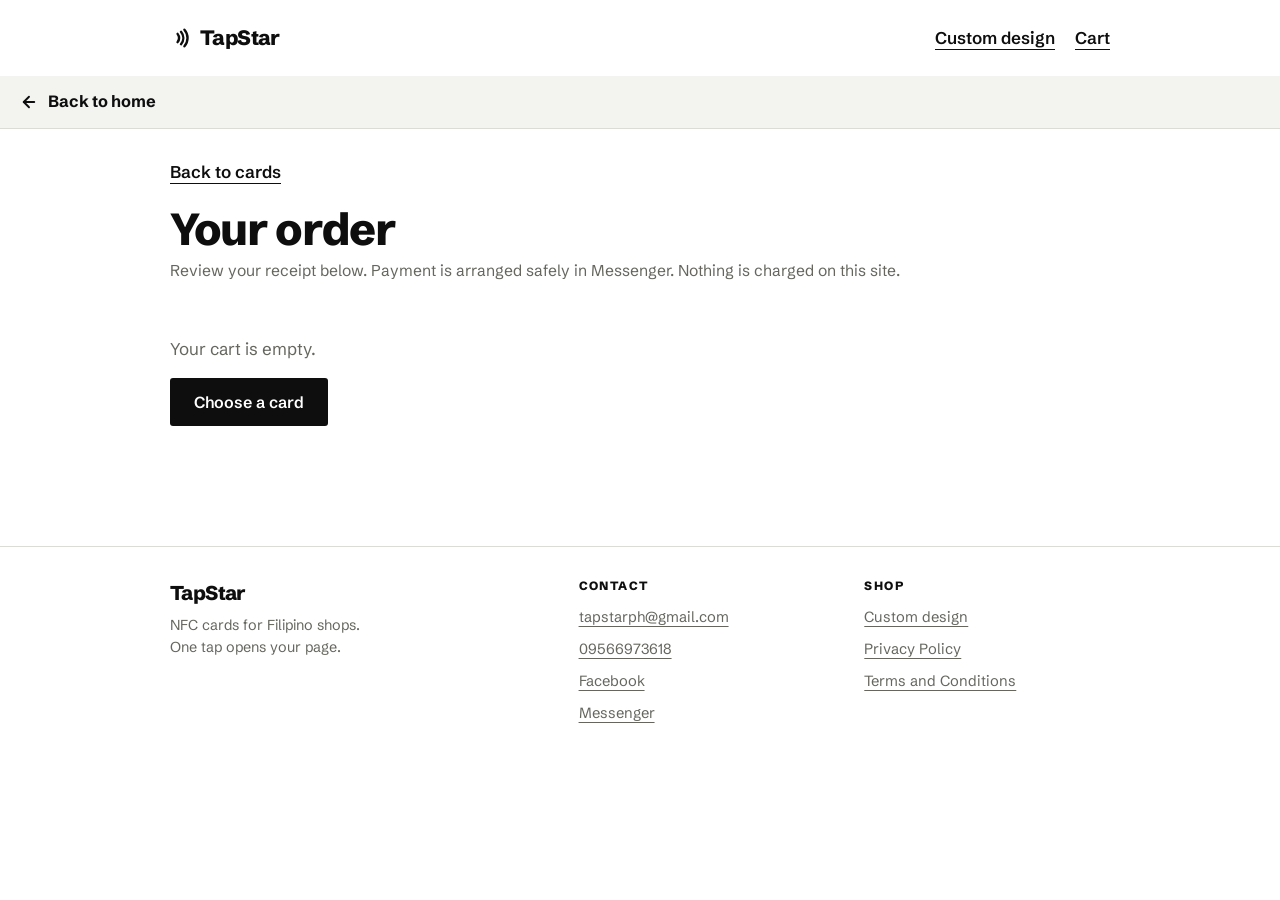
==== commit 02ee4198: "Update checkout.html" ====
--- a/checkout.html
+++ b/checkout.html
@@ -162,7 +162,7 @@
 </main>
 
 <footer>
-  <div class="w fw"><div class="fb"><b>TapStar</b><p>NFC cards for Filipino shops.<br>One tap opens your page.</p></div><div class="fc"><span class="fh">Contact</span><a href="tel:+639566973618">09566973618</a><a href="mailto:tapstarph@gmail.com">tapstarph@gmail.com</a><a href="https://facebook.com/TapStarPH" target="_blank" rel="noopener">Facebook</a><a id="mm" href="#" target="_blank" rel="noopener">Messenger</a></div><div class="fc"><span class="fh">Shop</span><a href="customize.html">Custom design</a><a href="privacy.html">Privacy Policy</a><a href="terms.html">Terms and Conditions</a></div></div>
+  <div class="w fw"><div class="fb"><b>TapStar</b><p>NFC cards for Filipino shops.<br>One tap opens your page.</p></div><div class="fc"><span class="fh">Contact</span><a href="mailto:tapstarph@gmail.com">tapstarph@gmail.com</a><a href="tel:+639566973618">09566973618</a><a href="https://facebook.com/TapStarPH" target="_blank" rel="noopener">Facebook</a><a id="mm" href="#" target="_blank" rel="noopener">Messenger</a></div><div class="fc"><span class="fh">Shop</span><a href="customize.html">Custom design</a><a href="privacy.html">Privacy Policy</a><a href="terms.html">Terms and Conditions</a></div></div>
 </footer>
 
   <script data-cfasync="false" src="/cdn-cgi/scripts/5c5dd728/cloudflare-static/email-decode.min.js"></script><script src="config.js"></script>
@@ -370,4 +370,4 @@
 render();
 </script>
 </body>
-</html>+</html>
